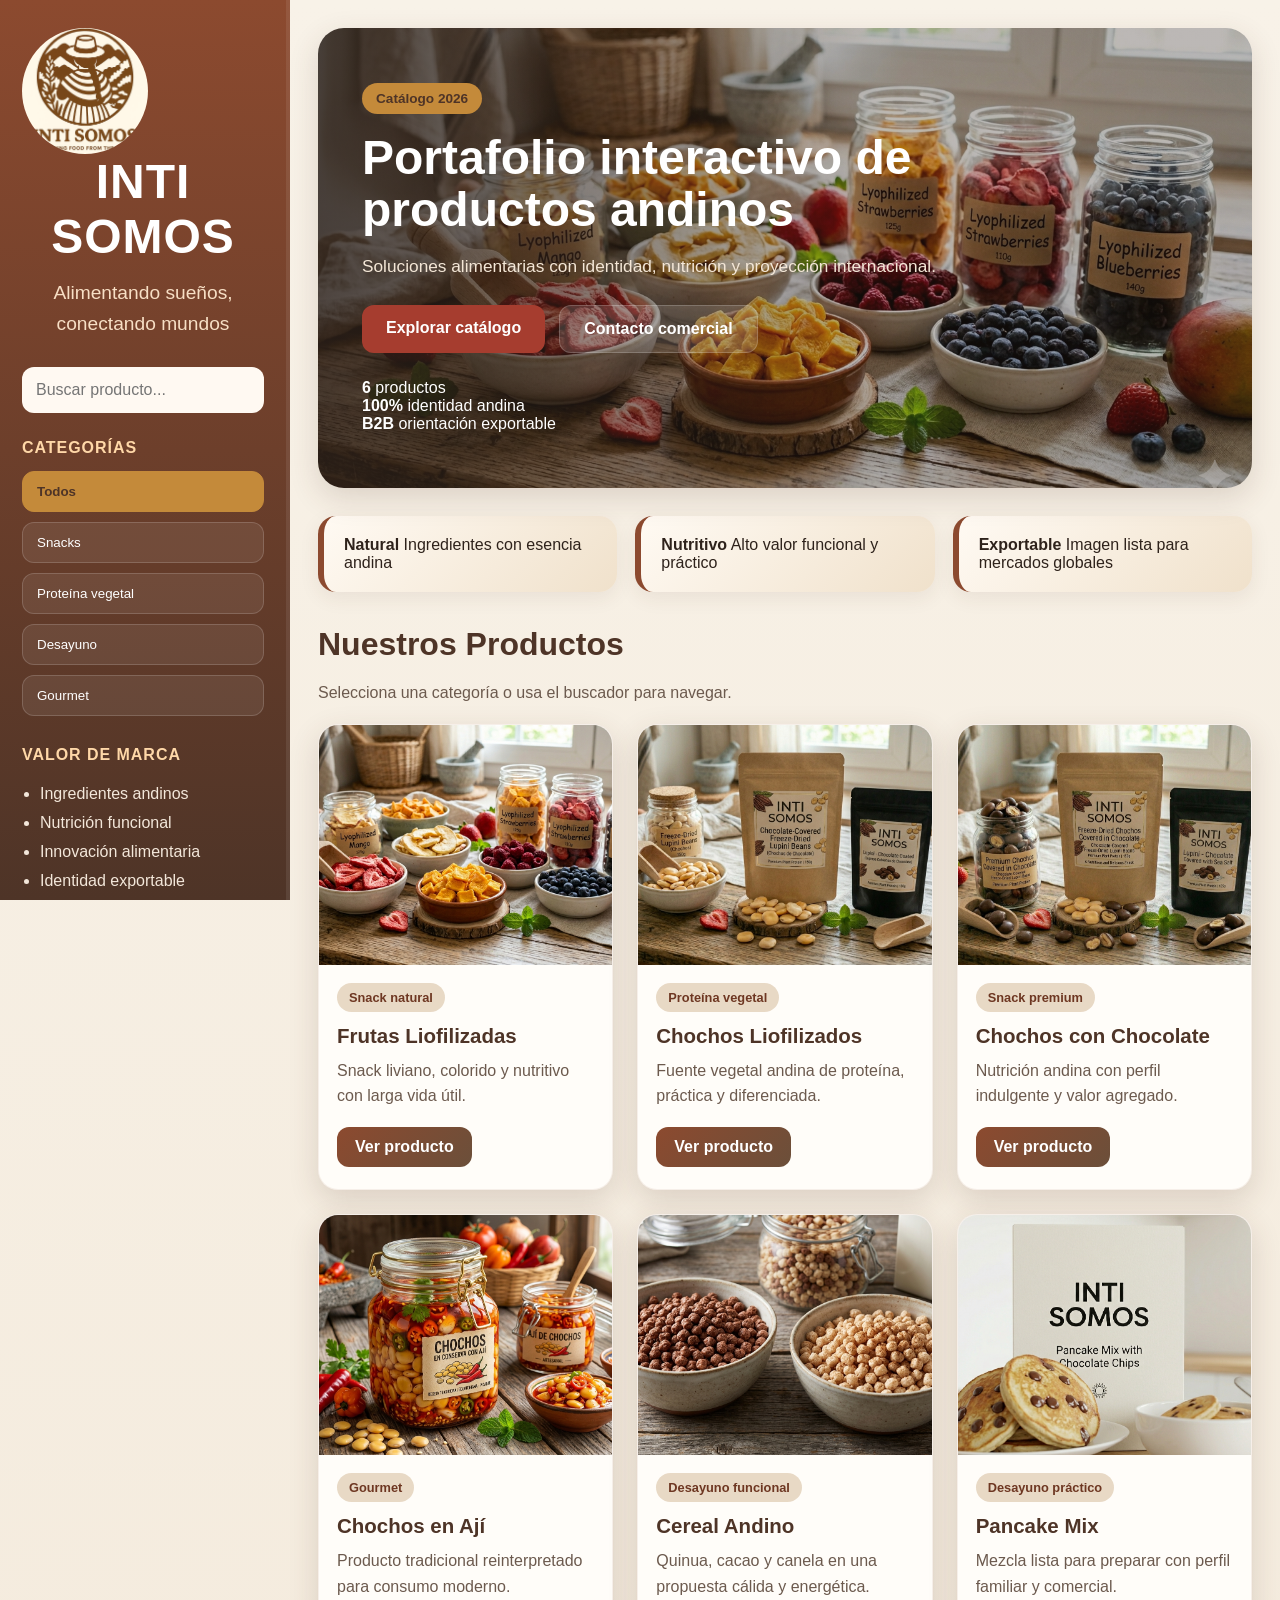
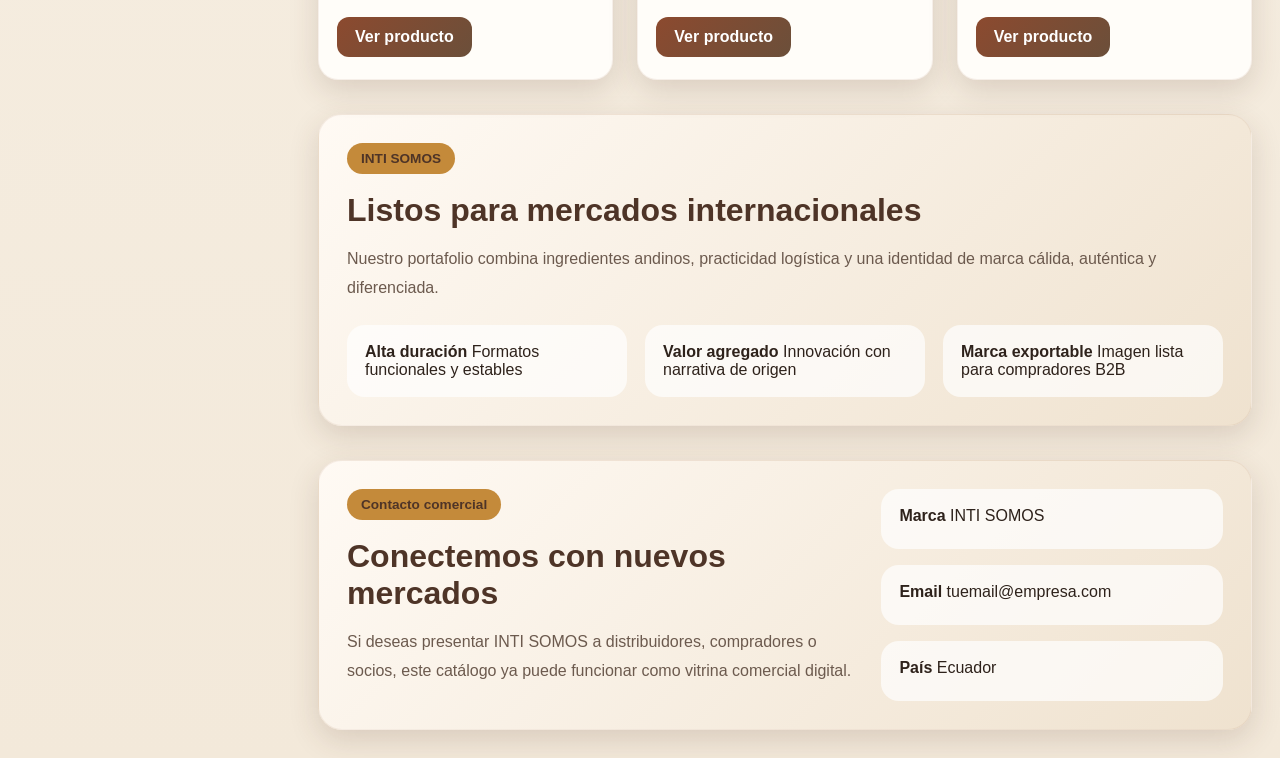
==== index.html @ 89cf4808 "Update index.html" ====
<!DOCTYPE html>
<html lang="en">
<head>
  <meta charset="UTF-8" />
  <meta name="viewport" content="width=device-width, initial-scale=1.0" />
  <title>INTI SOMOS | Catálogo Interactivo</title>
  <link rel="stylesheet" href="style.css" />
</head>
<body>
  <div class="layout">

    <aside class="sidebar">
      <div class="brand-block">
        <img src="imagenes/logo.jpg" alt="Logo INTI SOMOS" class="logo" />
        <h1>INTI SOMOS</h1>
        <p class="tagline">Alimentando sueños, conectando mundos</p>
      </div>

      <div class="search-box">
        <input type="text" id="searchInput" placeholder="Buscar producto..." />
      </div>

      <div class="menu-section">
        <h3>Categorías</h3>
        <button class="filter-btn active" data-filter="all">Todos</button>
        <button class="filter-btn" data-filter="snack">Snacks</button>
        <button class="filter-btn" data-filter="proteina">Proteína vegetal</button>
        <button class="filter-btn" data-filter="desayuno">Desayuno</button>
        <button class="filter-btn" data-filter="gourmet">Gourmet</button>
      </div>

      <div class="menu-section">
        <h3>Valor de marca</h3>
        <ul class="brand-values">
          <li>Ingredientes andinos</li>
          <li>Nutrición funcional</li>
          <li>Innovación alimentaria</li>
          <li>Identidad exportable</li>
        </ul>
      </div>

      <div class="menu-section sidebar-highlight">
        <h3>Mercados objetivo</h3>
        <p>Retail, exportación, food service, gifting y marcas privadas.</p>
      </div>
    </aside>

    <main class="main-content">
      <section class="hero">
        <div class="hero-overlay">
          <div class="hero-text">
            <span class="badge">Catálogo 2026</span>
            <h2>Portafolio interactivo de productos andinos</h2>
            <p>
              Soluciones alimentarias con identidad, nutrición y proyección internacional.
            </p>

            <div class="hero-actions">
              <a href="#productos" class="hero-btn">Explorar catálogo</a>
              <a href="#contacto" class="hero-btn secondary">Contacto comercial</a>
            </div>

            <div class="hero-stats">
              <div class="stat-box">
                <strong>6</strong>
                <span>productos</span>
              </div>
              <div class="stat-box">
                <strong>100%</strong>
                <span>identidad andina</span>
              </div>
              <div class="stat-box">
                <strong>B2B</strong>
                <span>orientación exportable</span>
              </div>
            </div>
          </div>
        </div>
      </section>

      <section class="intro-strip">
        <div class="intro-card">
          <strong>Natural</strong>
          <span>Ingredientes con esencia andina</span>
        </div>
        <div class="intro-card">
          <strong>Nutritivo</strong>
          <span>Alto valor funcional y práctico</span>
        </div>
        <div class="intro-card">
          <strong>Exportable</strong>
          <span>Imagen lista para mercados globales</span>
        </div>
      </section>

      <section class="products-section" id="productos">
        <div class="section-header">
          <h2>Nuestros Productos</h2>
          <p>Selecciona una categoría o usa el buscador para navegar.</p>
        </div>

        <div class="products" id="productGrid">

          <article class="card" data-category="snack" data-name="frutas liofilizadas fruta snack natural">
            <img src="imagenes/fruta.jpg" alt="Frutas Liofilizadas">
            <div class="card-content">
              <span class="card-label">Snack natural</span>
              <h3>Frutas Liofilizadas</h3>
              <p>Snack liviano, colorido y nutritivo con larga vida útil.</p>
              <a href="productos-html/frutas-liofilizadas.html">Ver producto</a>
            </div>
          </article>

          <article class="card" data-category="proteina" data-name="chochos liofilizados lupin proteína vegetal">
            <img src="imagenes/lupin.jpg" alt="Chochos Liofilizados">
            <div class="card-content">
              <span class="card-label">Proteína vegetal</span>
              <h3>Chochos Liofilizados</h3>
              <p>Fuente vegetal andina de proteína, práctica y diferenciada.</p>
              <a href="productos-html/chochos-liofilizados.html">Ver producto</a>
            </div>
          </article>

          <article class="card" data-category="snack" data-name="chochos chocolate snack premium cacao">
            <img src="imagenes/chocolate.jpg" alt="Chochos con Chocolate">
            <div class="card-content">
              <span class="card-label">Snack premium</span>
              <h3>Chochos con Chocolate</h3>
              <p>Nutrición andina con perfil indulgente y valor agregado.</p>
              <a href="productos-html/chochos-chocolate.html">Ver producto</a>
            </div>
          </article>

          <article class="card" data-category="gourmet" data-name="chochos aji spaicy gourmet conserva">
            <img src="imagenes/spaicy.jpg" alt="Chochos en Ají">
            <div class="card-content">
              <span class="card-label">Gourmet</span>
              <h3>Chochos en Ají</h3>
              <p>Producto tradicional reinterpretado para consumo moderno.</p>
              <a href="productos-html/chochos-aji.html">Ver producto</a>
            </div>
          </article>

          <article class="card" data-category="desayuno" data-name="cereal andino desayuno quinua chocolate canela">
            <img src="imagenes/CEREAL.jpg" alt="Cereal Andino">
            <div class="card-content">
              <span class="card-label">Desayuno funcional</span>
              <h3>Cereal Andino</h3>
              <p>Quinua, cacao y canela en una propuesta cálida y energética.</p>
              <a href="productos-html/cereal-andino.html">Ver producto</a>
            </div>
          </article>

          <article class="card" data-category="desayuno" data-name="pancake mix pancak desayuno chocolate chips">
            <img src="imagenes/pancak.jpg" alt="Pancake Mix">
            <div class="card-content">
              <span class="card-label">Desayuno práctico</span>
              <h3>Pancake Mix</h3>
              <p>Mezcla lista para preparar con perfil familiar y comercial.</p>
              <a href="productos-html/pancake-mix.html">Ver producto</a>
            </div>
          </article>

        </div>
      </section>

      <section class="export-section">
        <div class="export-card">
          <span class="mini-badge">INTI SOMOS</span>
          <h2>Listos para mercados internacionales</h2>
          <p>
            Nuestro portafolio combina ingredientes andinos, practicidad logística
            y una identidad de marca cálida, auténtica y diferenciada.
          </p>

          <div class="export-grid">
            <div class="export-item">
              <strong>Alta duración</strong>
              <span>Formatos funcionales y estables</span>
            </div>
            <div class="export-item">
              <strong>Valor agregado</strong>
              <span>Innovación con narrativa de origen</span>
            </div>
            <div class="export-item">
              <strong>Marca exportable</strong>
              <span>Imagen lista para compradores B2B</span>
            </div>
          </div>
        </div>
      </section>

      <section class="contact-section" id="contacto">
        <div class="contact-card">
          <div>
            <span class="mini-badge">Contacto comercial</span>
            <h2>Conectemos con nuevos mercados</h2>
            <p>
              Si deseas presentar INTI SOMOS a distribuidores, compradores o socios,
              este catálogo ya puede funcionar como vitrina comercial digital.
            </p>
          </div>

          <div class="contact-info">
            <div class="contact-item">
              <strong>Marca</strong>
              <span>INTI SOMOS</span>
            </div>
            <div class="contact-item">
              <strong>Email</strong>
              <span>tuemail@empresa.com</span>
            </div>
            <div class="contact-item">
              <strong>País</strong>
              <span>Ecuador</span>
            </div>
          </div>
        </div>
      </section>

    </main>
  </div>

  <button id="scrollTopBtn" class="scroll-top-btn" aria-label="Volver arriba">↑</button>

  <script src="script.js"></script>
</body>
</html>
---- style.css ----
:root {
  --terracota: #8C4A2F;
  --terracota-dark: #6E3722;
  --chocolate: #4E3427;
  --cacao: #6B4F3A;
  --arena: #E8D9C5;
  --crema: #F7F1E8;
  --oliva: #7A8450;
  --mostaza: #C48A3A;
  --arcilla: #A63D2F;
  --blanco: #FFFDF9;
  --texto: #2E221B;
  --gris: #6C5A4E;
  --sombra: 0 10px 30px rgba(78, 52, 39, 0.16);
  --radio: 18px;
}

* {
  box-sizing: border-box;
}

html {
  scroll-behavior: smooth;
}

body {
  margin: 0;
  font-family: "Segoe UI", Arial, sans-serif;
  background: linear-gradient(180deg, #f8f2e8 0%, #f3e9da 100%);
  color: var(--texto);
}

.layout {
  display: grid;
  grid-template-columns: 290px 1fr;
  min-height: 100vh;
}

.sidebar {
  background: linear-gradient(180deg, var(--terracota) 0%, var(--chocolate) 100%);
  color: white;
  padding: 28px 22px;
  position: sticky;
  top: 0;
  height: 100vh;
  overflow-y: auto;
  border-right: 4px solid rgba(255,255,255,0.08);
}

.brand-block {
  text-align: center;
  margin-bottom: 28px;
}

.logo-frame {
  width: 150px;
  height: 150px;
  margin: 0 auto 18px;
  border-radius: 50%;
  padding: 10px;
  background: linear-gradient(135deg, #fffaf3, #e8d9c5);
  box-shadow: 0 12px 30px rgba(0,0,0,0.18), inset 0 0 0 3px rgba(255,255,255,0.45);
  display: flex;
  align-items: center;
  justify-content: center;
}

.logo {
  width: 126px;
  height: 126px;
  border-radius: 50%;
  object-fit: cover;
  background: white;
  display: block;
}

.brand-block h1 {
  margin: 0;
  font-size: 3rem;
  letter-spacing: 1px;
  font-weight: 800;
}

.tagline {
  font-size: 1.2rem;
  color: #f7dfc5;
  line-height: 1.6;
  margin-top: 14px;
  max-width: 240px;
  margin-left: auto;
  margin-right: auto;
}

.search-box {
  margin: 22px 0 26px;
}

.search-box input {
  width: 100%;
  padding: 14px;
  border: none;
  border-radius: 12px;
  font-size: 1rem;
  outline: none;
  background: #fff9f2;
  color: var(--texto);
}

.menu-section {
  margin-bottom: 30px;
}

.menu-section h3 {
  margin-bottom: 14px;
  font-size: 1rem;
  color: #ffd8a8;
  text-transform: uppercase;
  letter-spacing: 0.06em;
}

.filter-btn {
  width: 100%;
  display: block;
  margin-bottom: 10px;
  padding: 12px 14px;
  border: 1px solid rgba(255,255,255,0.16);
  background: rgba(255,255,255,0.08);
  color: white;
  border-radius: 12px;
  cursor: pointer;
  text-align: left;
  transition: all 0.25s ease;
}

.filter-btn:hover,
.filter-btn.active {
  background: var(--mostaza);
  color: var(--chocolate);
  border-color: var(--mostaza);
  font-weight: 700;
}

.brand-values {
  padding-left: 18px;
  color: #f3e7da;
  line-height: 1.8;
}

.sidebar-highlight {
  background: rgba(255,255,255,0.08);
  border: 1px solid rgba(255,255,255,0.12);
  padding: 16px;
  border-radius: 16px;
}

.sidebar-highlight p {
  margin: 0;
  line-height: 1.7;
  color: #f3e7da;
}

.main-content {
  padding: 28px;
}

.hero {
  position: relative;
  min-height: 460px;
  border-radius: 26px;
  overflow: hidden;
  background:
    linear-gradient(90deg, rgba(46, 34, 27, 0.82) 0%, rgba(46, 34, 27, 0.32) 60%),
    url("imagenes/fruta.jpg") center/cover no-repeat;
  box-shadow: var(--sombra);
}

.hero-overlay {
  display: flex;
  align-items: center;
  min-height: 460px;
  padding: 44px;
}

.hero-text {
  max-width: 620px;
  color: white;
}

.badge,
.mini-badge {
  display: inline-block;
  background: var(--mostaza);
  color: var(--chocolate);
  padding: 8px 14px;
  border-radius: 999px;
  font-size: 0.85rem;
  font-weight: 700;
  margin-bottom: 18px;
}

.hero-text h2 {
  margin: 0 0 16px;
  font-size: 3rem;
  line-height: 1.08;
}

.hero-text p {
  margin: 0 0 24px;
  font-size: 1.08rem;
  line-height: 1.7;
  color: #f4e7d7;
}

.hero-actions {
  display: flex;
  gap: 14px;
  flex-wrap: wrap;
  margin-bottom: 26px;
}

.hero-btn {
  display: inline-block;
  background: var(--arcilla);
  color: white;
  text-decoration: none;
  padding: 14px 24px;
  border-radius: 12px;
  font-weight: 700;
}

.hero-btn.secondary {
  background: rgba(255,255,255,0.14);
  border: 1px solid rgba(255,255,255,0.18);
}

.intro-strip {
  display: grid;
  grid-template-columns: repeat(3, 1fr);
  gap: 18px;
  margin: 28px 0 10px;
}

.intro-card {
  background: linear-gradient(135deg, #fffaf3, #f0e1cb);
  border-left: 6px solid var(--terracota);
  border-radius: 18px;
  padding: 20px;
  box-shadow: 0 6px 20px rgba(78, 52, 39, 0.08);
}

.products-section,
.story-section,
.export-section,
.contact-section {
  margin-top: 34px;
}

.section-header h2,
.story-card h2,
.export-card h2,
.contact-card h2 {
  margin: 0 0 12px;
  color: var(--chocolate);
  font-size: 2rem;
}

.section-header p,
.story-text p,
.export-card p,
.contact-card p {
  color: var(--gris);
  line-height: 1.8;
}

.story-card,
.export-card,
.contact-card {
  background: linear-gradient(135deg, #fffaf4, #efe2cf);
  border-radius: 24px;
  padding: 28px;
  box-shadow: var(--sombra);
  border: 1px solid rgba(140, 74, 47, 0.08);
}

.story-text {
  display: grid;
  gap: 14px;
}

.products {
  display: grid;
  grid-template-columns: repeat(auto-fit, minmax(260px, 1fr));
  gap: 24px;
}

.card {
  background: var(--blanco);
  border-radius: 20px;
  overflow: hidden;
  box-shadow: var(--sombra);
  border: 1px solid rgba(140, 74, 47, 0.08);
}

.card img {
  width: 100%;
  height: 240px;
  object-fit: cover;
  display: block;
}

.card-content {
  padding: 18px 18px 22px;
}

.card-label {
  display: inline-block;
  background: var(--arena);
  color: var(--terracota-dark);
  font-size: 0.8rem;
  font-weight: 700;
  padding: 7px 12px;
  border-radius: 999px;
  margin-bottom: 12px;
}

.card h3 {
  margin: 0 0 10px;
  color: var(--chocolate);
  font-size: 1.28rem;
}

.card p {
  margin: 0 0 18px;
  color: var(--gris);
  line-height: 1.6;
}

.card a {
  display: inline-block;
  text-decoration: none;
  background: linear-gradient(135deg, var(--terracota), var(--cacao));
  color: white;
  padding: 11px 18px;
  border-radius: 12px;
  font-weight: 700;
}

.export-grid {
  display: grid;
  grid-template-columns: repeat(3, 1fr);
  gap: 18px;
  margin-top: 22px;
}

.export-item,
.contact-item {
  background: rgba(255,255,255,0.7);
  padding: 18px;
  border-radius: 18px;
}

.contact-card {
  display: grid;
  grid-template-columns: 1.2fr 0.8fr;
  gap: 22px;
}

.contact-info {
  display: grid;
  gap: 16px;
}

.hidden {
  display: none !important;
}

.scroll-top-btn {
  position: fixed;
  right: 24px;
  bottom: 24px;
  width: 52px;
  height: 52px;
  border: none;
  border-radius: 50%;
  background: linear-gradient(135deg, var(--terracota), var(--chocolate));
  color: white;
  font-size: 1.2rem;
  cursor: pointer;
  box-shadow: var(--sombra);
  display: none;
  z-index: 999;
}

.scroll-top-btn.show {
  display: block;
}

@media (max-width: 980px) {
  .layout {
    grid-template-columns: 1fr;
  }

  .sidebar {
    position: relative;
    height: auto;
  }

  .main-content {
    padding: 18px;
  }

  .hero,
  .hero-overlay {
    min-height: 340px;
  }

  .intro-strip,
  .export-grid,
  .contact-card {
    grid-template-columns: 1fr;
  }
}
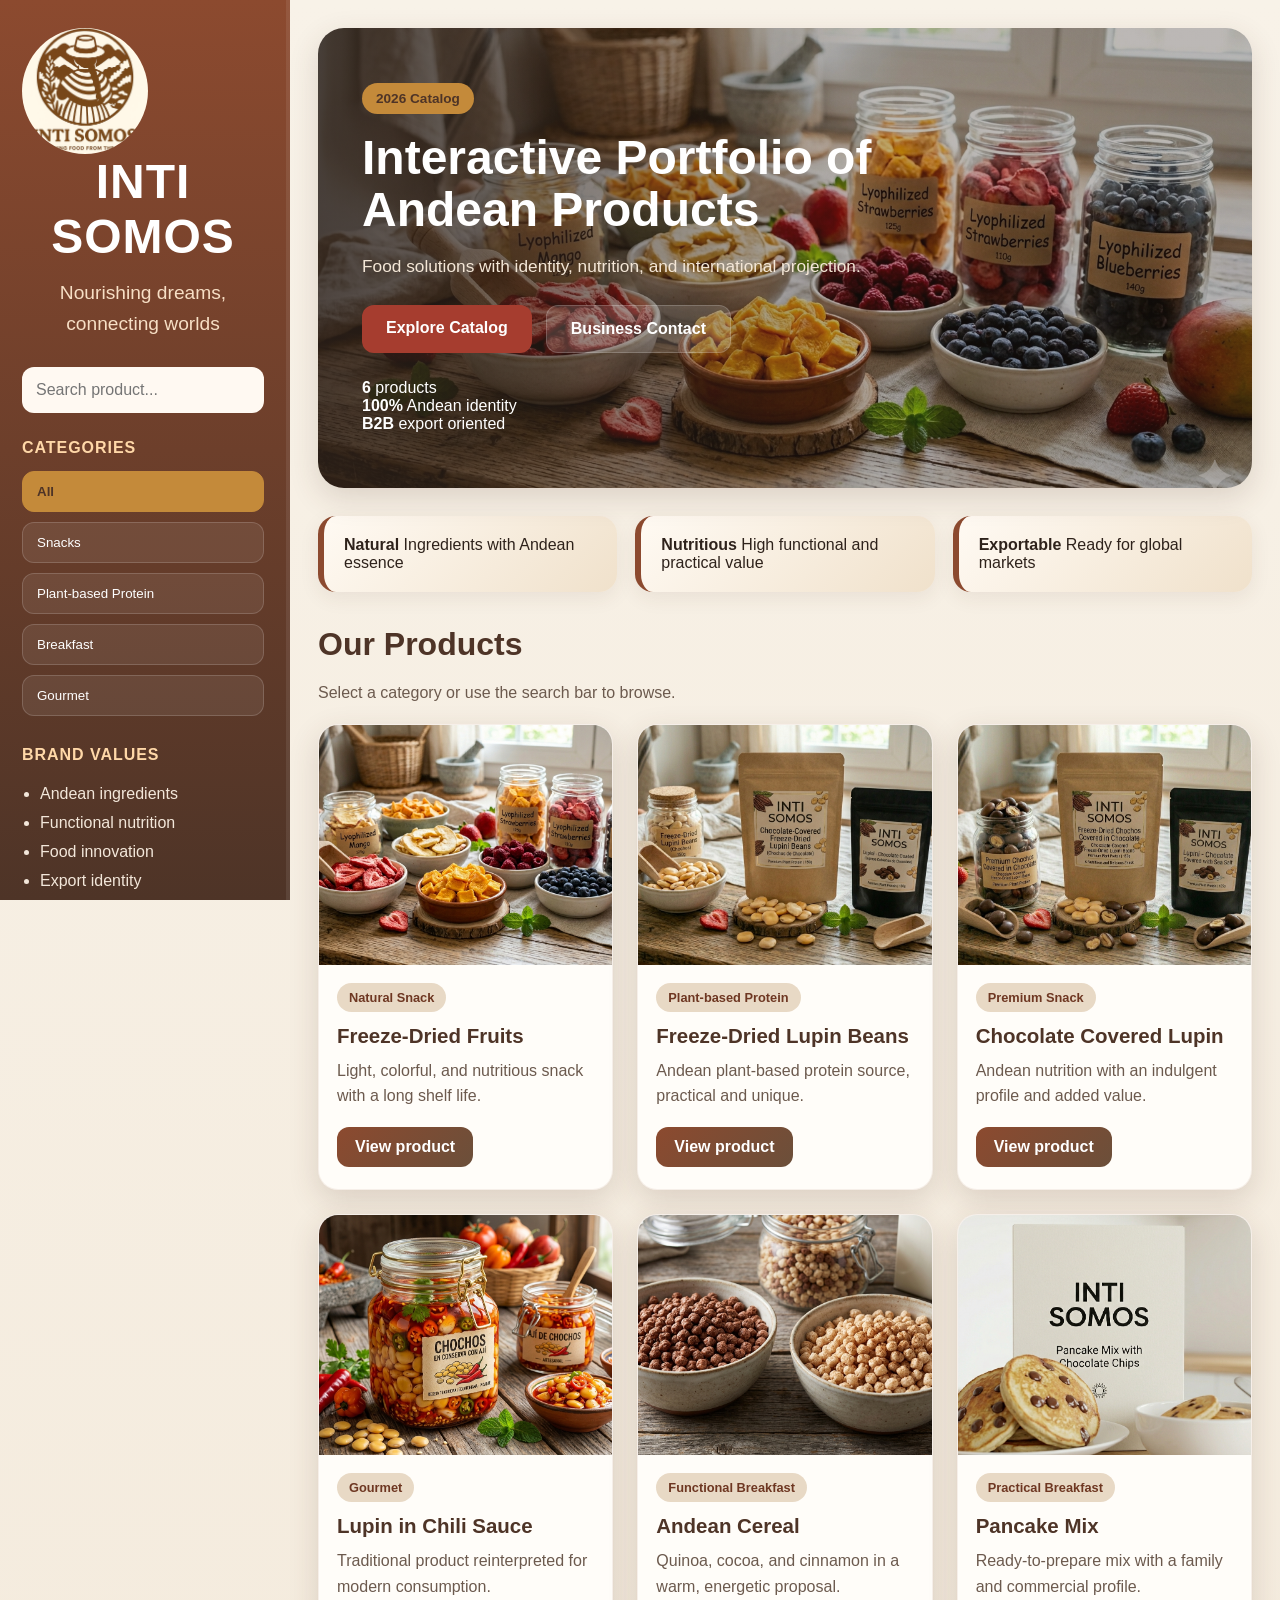
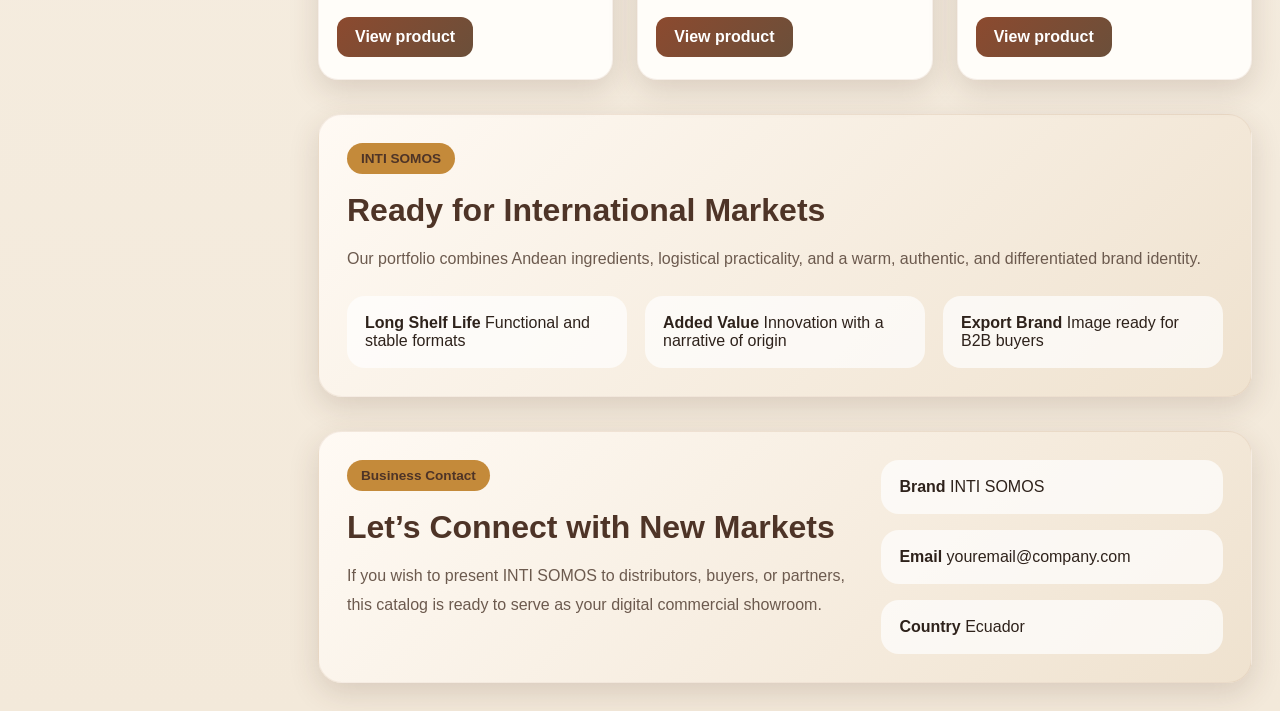
==== commit 8d5f4de3: "Update index.html version en ingles" ====
--- a/index.html
+++ b/index.html
@@ -3,7 +3,7 @@
 <head>
   <meta charset="UTF-8" />
   <meta name="viewport" content="width=device-width, initial-scale=1.0" />
-  <title>INTI SOMOS | Catálogo Interactivo</title>
+  <title>INTI SOMOS | Interactive Catalog</title>
   <link rel="stylesheet" href="style.css" />
 </head>
 <body>
@@ -11,37 +11,37 @@
 
     <aside class="sidebar">
       <div class="brand-block">
-        <img src="imagenes/logo.jpg" alt="Logo INTI SOMOS" class="logo" />
+        <img src="imagenes/logo.jpg" alt="INTI SOMOS Logo" class="logo" />
         <h1>INTI SOMOS</h1>
-        <p class="tagline">Alimentando sueños, conectando mundos</p>
+        <p class="tagline">Nourishing dreams, connecting worlds</p>
       </div>
 
       <div class="search-box">
-        <input type="text" id="searchInput" placeholder="Buscar producto..." />
+        <input type="text" id="searchInput" placeholder="Search product..." />
       </div>
 
       <div class="menu-section">
-        <h3>Categorías</h3>
-        <button class="filter-btn active" data-filter="all">Todos</button>
+        <h3>Categories</h3>
+        <button class="filter-btn active" data-filter="all">All</button>
         <button class="filter-btn" data-filter="snack">Snacks</button>
-        <button class="filter-btn" data-filter="proteina">Proteína vegetal</button>
-        <button class="filter-btn" data-filter="desayuno">Desayuno</button>
+        <button class="filter-btn" data-filter="proteina">Plant-based Protein</button>
+        <button class="filter-btn" data-filter="desayuno">Breakfast</button>
         <button class="filter-btn" data-filter="gourmet">Gourmet</button>
       </div>
 
       <div class="menu-section">
-        <h3>Valor de marca</h3>
+        <h3>Brand Values</h3>
         <ul class="brand-values">
-          <li>Ingredientes andinos</li>
-          <li>Nutrición funcional</li>
-          <li>Innovación alimentaria</li>
-          <li>Identidad exportable</li>
+          <li>Andean ingredients</li>
+          <li>Functional nutrition</li>
+          <li>Food innovation</li>
+          <li>Export identity</li>
         </ul>
       </div>
 
       <div class="menu-section sidebar-highlight">
-        <h3>Mercados objetivo</h3>
-        <p>Retail, exportación, food service, gifting y marcas privadas.</p>
+        <h3>Target Markets</h3>
+        <p>Retail, export, food service, gifting, and private labels.</p>
       </div>
     </aside>
 
@@ -49,29 +49,29 @@
       <section class="hero">
         <div class="hero-overlay">
           <div class="hero-text">
-            <span class="badge">Catálogo 2026</span>
-            <h2>Portafolio interactivo de productos andinos</h2>
+            <span class="badge">2026 Catalog</span>
+            <h2>Interactive Portfolio of Andean Products</h2>
             <p>
-              Soluciones alimentarias con identidad, nutrición y proyección internacional.
+              Food solutions with identity, nutrition, and international projection.
             </p>
 
             <div class="hero-actions">
-              <a href="#productos" class="hero-btn">Explorar catálogo</a>
-              <a href="#contacto" class="hero-btn secondary">Contacto comercial</a>
+              <a href="#productos" class="hero-btn">Explore Catalog</a>
+              <a href="#contacto" class="hero-btn secondary">Business Contact</a>
             </div>
 
             <div class="hero-stats">
               <div class="stat-box">
                 <strong>6</strong>
-                <span>productos</span>
+                <span>products</span>
               </div>
               <div class="stat-box">
                 <strong>100%</strong>
-                <span>identidad andina</span>
+                <span>Andean identity</span>
               </div>
               <div class="stat-box">
                 <strong>B2B</strong>
-                <span>orientación exportable</span>
+                <span>export oriented</span>
               </div>
             </div>
           </div>
@@ -81,83 +81,83 @@
       <section class="intro-strip">
         <div class="intro-card">
           <strong>Natural</strong>
-          <span>Ingredientes con esencia andina</span>
+          <span>Ingredients with Andean essence</span>
         </div>
         <div class="intro-card">
-          <strong>Nutritivo</strong>
-          <span>Alto valor funcional y práctico</span>
+          <strong>Nutritious</strong>
+          <span>High functional and practical value</span>
         </div>
         <div class="intro-card">
           <strong>Exportable</strong>
-          <span>Imagen lista para mercados globales</span>
+          <span>Ready for global markets</span>
         </div>
       </section>
 
       <section class="products-section" id="productos">
         <div class="section-header">
-          <h2>Nuestros Productos</h2>
-          <p>Selecciona una categoría o usa el buscador para navegar.</p>
+          <h2>Our Products</h2>
+          <p>Select a category or use the search bar to browse.</p>
         </div>
 
         <div class="products" id="productGrid">
 
-          <article class="card" data-category="snack" data-name="frutas liofilizadas fruta snack natural">
-            <img src="imagenes/fruta.jpg" alt="Frutas Liofilizadas">
-            <div class="card-content">
-              <span class="card-label">Snack natural</span>
-              <h3>Frutas Liofilizadas</h3>
-              <p>Snack liviano, colorido y nutritivo con larga vida útil.</p>
-              <a href="productos-html/frutas-liofilizadas.html">Ver producto</a>
-            </div>
-          </article>
-
-          <article class="card" data-category="proteina" data-name="chochos liofilizados lupin proteína vegetal">
-            <img src="imagenes/lupin.jpg" alt="Chochos Liofilizados">
-            <div class="card-content">
-              <span class="card-label">Proteína vegetal</span>
-              <h3>Chochos Liofilizados</h3>
-              <p>Fuente vegetal andina de proteína, práctica y diferenciada.</p>
-              <a href="productos-html/chochos-liofilizados.html">Ver producto</a>
-            </div>
-          </article>
-
-          <article class="card" data-category="snack" data-name="chochos chocolate snack premium cacao">
-            <img src="imagenes/chocolate.jpg" alt="Chochos con Chocolate">
-            <div class="card-content">
-              <span class="card-label">Snack premium</span>
-              <h3>Chochos con Chocolate</h3>
-              <p>Nutrición andina con perfil indulgente y valor agregado.</p>
-              <a href="productos-html/chochos-chocolate.html">Ver producto</a>
-            </div>
-          </article>
-
-          <article class="card" data-category="gourmet" data-name="chochos aji spaicy gourmet conserva">
-            <img src="imagenes/spaicy.jpg" alt="Chochos en Ají">
+          <article class="card" data-category="snack" data-name="freeze dried fruit snack natural liofilizada">
+            <img src="imagenes/fruta.jpg" alt="Freeze-Dried Fruits">
+            <div class="card-content">
+              <span class="card-label">Natural Snack</span>
+              <h3>Freeze-Dried Fruits</h3>
+              <p>Light, colorful, and nutritious snack with a long shelf life.</p>
+              <a href="productos-html/frutas-liofilizadas.html">View product</a>
+            </div>
+          </article>
+
+          <article class="card" data-category="proteina" data-name="freeze dried lupin beans protein vegetal chochos">
+            <img src="imagenes/lupin.jpg" alt="Freeze-Dried Lupin">
+            <div class="card-content">
+              <span class="card-label">Plant-based Protein</span>
+              <h3>Freeze-Dried Lupin Beans</h3>
+              <p>Andean plant-based protein source, practical and unique.</p>
+              <a href="productos-html/chochos-liofilizados.html">View product</a>
+            </div>
+          </article>
+
+          <article class="card" data-category="snack" data-name="chocolate lupin snack premium cacao chochos">
+            <img src="imagenes/chocolate.jpg" alt="Chocolate Covered Lupin">
+            <div class="card-content">
+              <span class="card-label">Premium Snack</span>
+              <h3>Chocolate Covered Lupin</h3>
+              <p>Andean nutrition with an indulgent profile and added value.</p>
+              <a href="productos-html/chochos-chocolate.html">View product</a>
+            </div>
+          </article>
+
+          <article class="card" data-category="gourmet" data-name="lupin chili spicy gourmet preserve chochos">
+            <img src="imagenes/spaicy.jpg" alt="Lupin in Chili Sauce">
             <div class="card-content">
               <span class="card-label">Gourmet</span>
-              <h3>Chochos en Ají</h3>
-              <p>Producto tradicional reinterpretado para consumo moderno.</p>
-              <a href="productos-html/chochos-aji.html">Ver producto</a>
-            </div>
-          </article>
-
-          <article class="card" data-category="desayuno" data-name="cereal andino desayuno quinua chocolate canela">
-            <img src="imagenes/CEREAL.jpg" alt="Cereal Andino">
-            <div class="card-content">
-              <span class="card-label">Desayuno funcional</span>
-              <h3>Cereal Andino</h3>
-              <p>Quinua, cacao y canela en una propuesta cálida y energética.</p>
-              <a href="productos-html/cereal-andino.html">Ver producto</a>
-            </div>
-          </article>
-
-          <article class="card" data-category="desayuno" data-name="pancake mix pancak desayuno chocolate chips">
+              <h3>Lupin in Chili Sauce</h3>
+              <p>Traditional product reinterpreted for modern consumption.</p>
+              <a href="productos-html/chochos-aji.html">View product</a>
+            </div>
+          </article>
+
+          <article class="card" data-category="desayuno" data-name="andean cereal breakfast quinoa chocolate cinnamon">
+            <img src="imagenes/CEREAL.jpg" alt="Andean Cereal">
+            <div class="card-content">
+              <span class="card-label">Functional Breakfast</span>
+              <h3>Andean Cereal</h3>
+              <p>Quinoa, cocoa, and cinnamon in a warm, energetic proposal.</p>
+              <a href="productos-html/cereal-andino.html">View product</a>
+            </div>
+          </article>
+
+          <article class="card" data-category="desayuno" data-name="pancake mix breakfast chocolate chips">
             <img src="imagenes/pancak.jpg" alt="Pancake Mix">
             <div class="card-content">
-              <span class="card-label">Desayuno práctico</span>
+              <span class="card-label">Practical Breakfast</span>
               <h3>Pancake Mix</h3>
-              <p>Mezcla lista para preparar con perfil familiar y comercial.</p>
-              <a href="productos-html/pancake-mix.html">Ver producto</a>
+              <p>Ready-to-prepare mix with a family and commercial profile.</p>
+              <a href="productos-html/pancake-mix.html">View product</a>
             </div>
           </article>
 
@@ -167,24 +167,24 @@
       <section class="export-section">
         <div class="export-card">
           <span class="mini-badge">INTI SOMOS</span>
-          <h2>Listos para mercados internacionales</h2>
+          <h2>Ready for International Markets</h2>
           <p>
-            Nuestro portafolio combina ingredientes andinos, practicidad logística
-            y una identidad de marca cálida, auténtica y diferenciada.
+            Our portfolio combines Andean ingredients, logistical practicality,
+            and a warm, authentic, and differentiated brand identity.
           </p>
 
           <div class="export-grid">
             <div class="export-item">
-              <strong>Alta duración</strong>
-              <span>Formatos funcionales y estables</span>
+              <strong>Long Shelf Life</strong>
+              <span>Functional and stable formats</span>
             </div>
             <div class="export-item">
-              <strong>Valor agregado</strong>
-              <span>Innovación con narrativa de origen</span>
+              <strong>Added Value</strong>
+              <span>Innovation with a narrative of origin</span>
             </div>
             <div class="export-item">
-              <strong>Marca exportable</strong>
-              <span>Imagen lista para compradores B2B</span>
+              <strong>Export Brand</strong>
+              <span>Image ready for B2B buyers</span>
             </div>
           </div>
         </div>
@@ -193,25 +193,25 @@
       <section class="contact-section" id="contacto">
         <div class="contact-card">
           <div>
-            <span class="mini-badge">Contacto comercial</span>
-            <h2>Conectemos con nuevos mercados</h2>
+            <span class="mini-badge">Business Contact</span>
+            <h2>Let’s Connect with New Markets</h2>
             <p>
-              Si deseas presentar INTI SOMOS a distribuidores, compradores o socios,
-              este catálogo ya puede funcionar como vitrina comercial digital.
+              If you wish to present INTI SOMOS to distributors, buyers, or partners,
+              this catalog is ready to serve as your digital commercial showroom.
             </p>
           </div>
 
           <div class="contact-info">
             <div class="contact-item">
-              <strong>Marca</strong>
+              <strong>Brand</strong>
               <span>INTI SOMOS</span>
             </div>
             <div class="contact-item">
               <strong>Email</strong>
-              <span>tuemail@empresa.com</span>
+              <span>youremail@company.com</span>
             </div>
             <div class="contact-item">
-              <strong>País</strong>
+              <strong>Country</strong>
               <span>Ecuador</span>
             </div>
           </div>
@@ -221,7 +221,7 @@
     </main>
   </div>
 
-  <button id="scrollTopBtn" class="scroll-top-btn" aria-label="Volver arriba">↑</button>
+  <button id="scrollTopBtn" class="scroll-top-btn" aria-label="Back to top">↑</button>
 
   <script src="script.js"></script>
 </body>
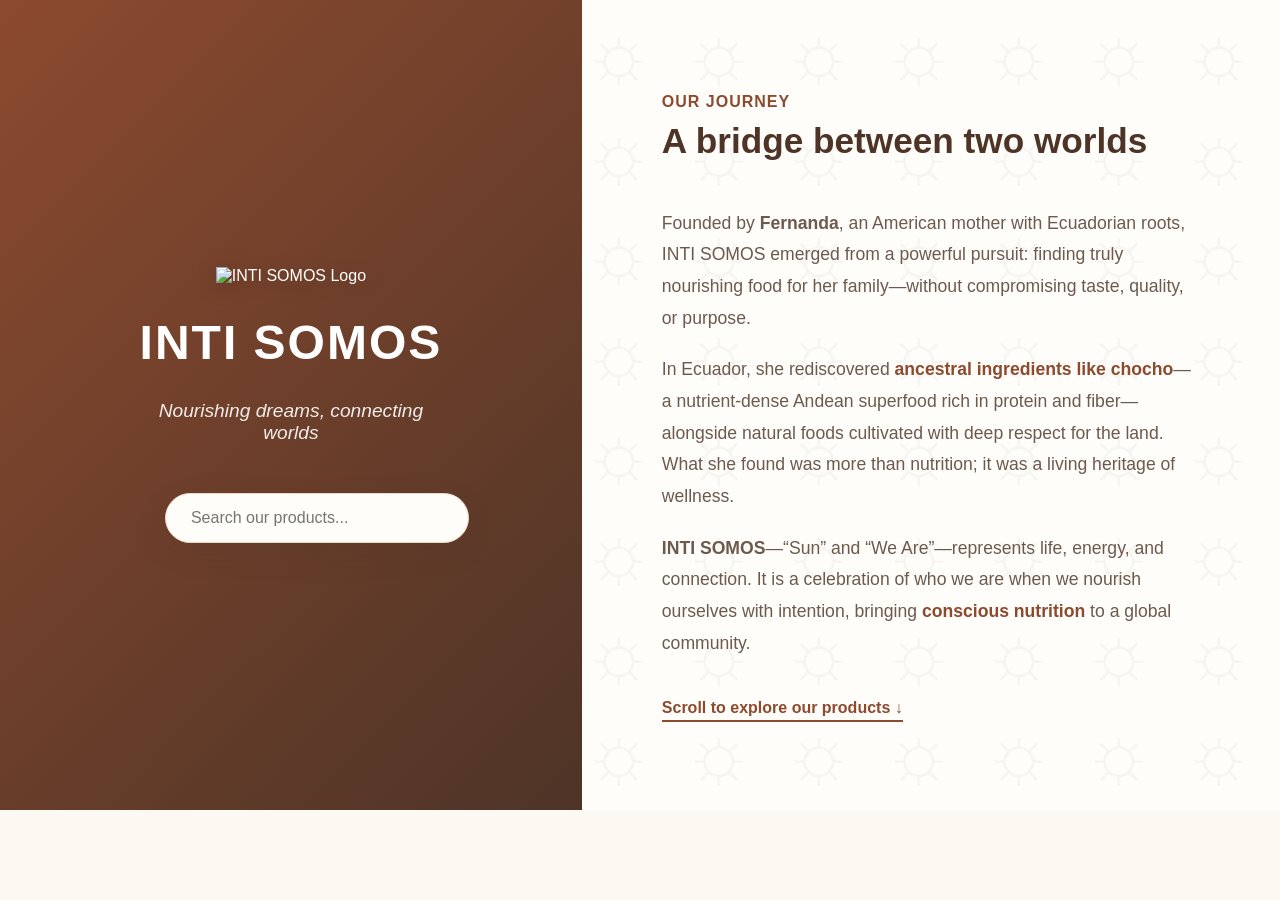
==== commit ea5d62fb: "Update index.html" ====
--- a/index.html
+++ b/index.html
@@ -3,226 +3,176 @@
 <head>
   <meta charset="UTF-8" />
   <meta name="viewport" content="width=device-width, initial-scale=1.0" />
-  <title>INTI SOMOS | Interactive Catalog</title>
-  <link rel="stylesheet" href="style.css" />
+  <title>INTI SOMOS | Ancestral Wisdom & Modern Living</title>
+  <style>
+    :root {
+      --terracota: #8C4A2F;
+      --chocolate: #4E3427;
+      --arena: #E8D9C5;
+      --blanco: #FFFDF9;
+      --texto: #2E221B;
+      --gris: #6C5A4E;
+      --sombra: 0 10px 30px rgba(78,52,39,0.12);
+    }
+
+    body {
+      margin: 0;
+      font-family: "Segoe UI", Roboto, Arial, sans-serif;
+      color: var(--texto);
+      background-color: #fcf8f2;
+    }
+
+    /* --- HERO SECTION --- */
+    .hero-brand {
+      display: grid;
+      grid-template-columns: 1fr 1.2fr;
+      min-height: 90vh;
+      background: var(--blanco);
+    }
+
+    /* Lateral Izquierdo: Identidad */
+    .brand-sidebar {
+      background: linear-gradient(135deg, var(--terracota), var(--chocolate));
+      color: white;
+      display: flex;
+      flex-direction: column;
+      justify-content: center;
+      align-items: center;
+      padding: 60px 40px;
+      text-align: center;
+    }
+
+    .logo-container img {
+      width: 180px; /* Tamaño optimizado */
+      height: auto;
+      filter: drop-shadow(0 4px 10px rgba(0,0,0,0.2));
+      margin-bottom: 20px;
+    }
+
+    .brand-sidebar h1 {
+      font-size: 3rem;
+      margin: 10px 0;
+      letter-spacing: 2px;
+      text-transform: uppercase;
+    }
+
+    .brand-tagline {
+      font-size: 1.2rem;
+      opacity: 0.9;
+      font-style: italic;
+      max-width: 300px;
+    }
+
+    /* Lateral Derecho: Historia */
+    .story-content {
+      padding: 80px;
+      display: flex;
+      flex-direction: column;
+      justify-content: center;
+      background-image: url('data:image/svg+xml;utf8,<svg xmlns="http://www.w3.org/2000/svg" width="100" height="100" viewBox="0 0 100 100"><text y="1em" font-size="80" opacity="0.03">☼</text></svg>');
+    }
+
+    .eyebrow-story {
+      color: var(--terracota);
+      font-weight: 700;
+      text-transform: uppercase;
+      letter-spacing: 1px;
+      margin-bottom: 10px;
+      display: block;
+    }
+
+    .story-content h2 {
+      font-size: 2.2rem;
+      color: var(--chocolate);
+      margin-top: 0;
+    }
+
+    .story-text {
+      line-height: 1.8;
+      color: var(--gris);
+      font-size: 1.1rem;
+    }
+
+    .story-text p {
+      margin-bottom: 20px;
+    }
+
+    .highlight {
+      color: var(--terracota);
+      font-weight: 600;
+    }
+
+    /* Buscador Integrado */
+    .search-box {
+      margin-top: 30px;
+      position: relative;
+      max-width: 400px;
+    }
+
+    .search-box input {
+      width: 100%;
+      padding: 15px 25px;
+      border-radius: 50px;
+      border: 1px solid var(--arena);
+      background: var(--blanco);
+      font-size: 1rem;
+      box-shadow: var(--sombra);
+      outline: none;
+    }
+
+    /* Responsive */
+    @media (max-width: 1024px) {
+      .hero-brand { grid-template-columns: 1fr; }
+      .brand-sidebar { min-height: 40vh; padding: 40px; }
+      .story-content { padding: 40px 20px; }
+    }
+  </style>
 </head>
 <body>
-  <div class="layout">
 
-    <aside class="sidebar">
-      <div class="brand-block">
-        <img src="imagenes/logo.jpg" alt="INTI SOMOS Logo" class="logo" />
-        <h1>INTI SOMOS</h1>
-        <p class="tagline">Nourishing dreams, connecting worlds</p>
+  <section class="hero-brand">
+    <div class="brand-sidebar">
+      <div class="logo-container">
+        <img src="../imagenes/logo_inti.png" alt="INTI SOMOS Logo">
+      </div>
+      <h1>INTI SOMOS</h1>
+      <p class="brand-tagline">Nourishing dreams, connecting worlds</p>
+      
+      <div class="search-box">
+        <input type="text" placeholder="Search our products...">
+      </div>
+    </div>
+
+    <div class="story-content">
+      <span class="eyebrow-story">Our Journey</span>
+      <h2>A bridge between two worlds</h2>
+      
+      <div class="story-text">
+        <p>
+          Founded by <strong>Fernanda</strong>, an American mother with Ecuadorian roots, 
+          INTI SOMOS emerged from a powerful pursuit: finding truly nourishing food 
+          for her family—without compromising taste, quality, or purpose.
+        </p>
+        <p>
+          In Ecuador, she rediscovered <span class="highlight">ancestral ingredients like chocho</span>—a nutrient-dense 
+          Andean superfood rich in protein and fiber—alongside natural foods cultivated with 
+          deep respect for the land. What she found was more than nutrition; it was a living 
+          heritage of wellness.
+        </p>
+        <p>
+          <strong>INTI SOMOS</strong>—“Sun” and “We Are”—represents life, energy, and connection. 
+          It is a celebration of who we are when we nourish ourselves with intention, 
+          bringing <span class="highlight">conscious nutrition</span> to a global community.
+        </p>
       </div>
 
-      <div class="search-box">
-        <input type="text" id="searchInput" placeholder="Search product..." />
+      <div style="margin-top: 20px;">
+        <a href="#productos" style="color: var(--terracota); font-weight: 700; text-decoration: none; border-bottom: 2px solid var(--terracota); padding-bottom: 4px;">
+          Scroll to explore our products ↓
+        </a>
       </div>
+    </div>
+  </section>
 
-      <div class="menu-section">
-        <h3>Categories</h3>
-        <button class="filter-btn active" data-filter="all">All</button>
-        <button class="filter-btn" data-filter="snack">Snacks</button>
-        <button class="filter-btn" data-filter="proteina">Plant-based Protein</button>
-        <button class="filter-btn" data-filter="desayuno">Breakfast</button>
-        <button class="filter-btn" data-filter="gourmet">Gourmet</button>
-      </div>
-
-      <div class="menu-section">
-        <h3>Brand Values</h3>
-        <ul class="brand-values">
-          <li>Andean ingredients</li>
-          <li>Functional nutrition</li>
-          <li>Food innovation</li>
-          <li>Export identity</li>
-        </ul>
-      </div>
-
-      <div class="menu-section sidebar-highlight">
-        <h3>Target Markets</h3>
-        <p>Retail, export, food service, gifting, and private labels.</p>
-      </div>
-    </aside>
-
-    <main class="main-content">
-      <section class="hero">
-        <div class="hero-overlay">
-          <div class="hero-text">
-            <span class="badge">2026 Catalog</span>
-            <h2>Interactive Portfolio of Andean Products</h2>
-            <p>
-              Food solutions with identity, nutrition, and international projection.
-            </p>
-
-            <div class="hero-actions">
-              <a href="#productos" class="hero-btn">Explore Catalog</a>
-              <a href="#contacto" class="hero-btn secondary">Business Contact</a>
-            </div>
-
-            <div class="hero-stats">
-              <div class="stat-box">
-                <strong>6</strong>
-                <span>products</span>
-              </div>
-              <div class="stat-box">
-                <strong>100%</strong>
-                <span>Andean identity</span>
-              </div>
-              <div class="stat-box">
-                <strong>B2B</strong>
-                <span>export oriented</span>
-              </div>
-            </div>
-          </div>
-        </div>
-      </section>
-
-      <section class="intro-strip">
-        <div class="intro-card">
-          <strong>Natural</strong>
-          <span>Ingredients with Andean essence</span>
-        </div>
-        <div class="intro-card">
-          <strong>Nutritious</strong>
-          <span>High functional and practical value</span>
-        </div>
-        <div class="intro-card">
-          <strong>Exportable</strong>
-          <span>Ready for global markets</span>
-        </div>
-      </section>
-
-      <section class="products-section" id="productos">
-        <div class="section-header">
-          <h2>Our Products</h2>
-          <p>Select a category or use the search bar to browse.</p>
-        </div>
-
-        <div class="products" id="productGrid">
-
-          <article class="card" data-category="snack" data-name="freeze dried fruit snack natural liofilizada">
-            <img src="imagenes/fruta.jpg" alt="Freeze-Dried Fruits">
-            <div class="card-content">
-              <span class="card-label">Natural Snack</span>
-              <h3>Freeze-Dried Fruits</h3>
-              <p>Light, colorful, and nutritious snack with a long shelf life.</p>
-              <a href="productos-html/frutas-liofilizadas.html">View product</a>
-            </div>
-          </article>
-
-          <article class="card" data-category="proteina" data-name="freeze dried lupin beans protein vegetal chochos">
-            <img src="imagenes/lupin.jpg" alt="Freeze-Dried Lupin">
-            <div class="card-content">
-              <span class="card-label">Plant-based Protein</span>
-              <h3>Freeze-Dried Lupin Beans</h3>
-              <p>Andean plant-based protein source, practical and unique.</p>
-              <a href="productos-html/chochos-liofilizados.html">View product</a>
-            </div>
-          </article>
-
-          <article class="card" data-category="snack" data-name="chocolate lupin snack premium cacao chochos">
-            <img src="imagenes/chocolate.jpg" alt="Chocolate Covered Lupin">
-            <div class="card-content">
-              <span class="card-label">Premium Snack</span>
-              <h3>Chocolate Covered Lupin</h3>
-              <p>Andean nutrition with an indulgent profile and added value.</p>
-              <a href="productos-html/chochos-chocolate.html">View product</a>
-            </div>
-          </article>
-
-          <article class="card" data-category="gourmet" data-name="lupin chili spicy gourmet preserve chochos">
-            <img src="imagenes/spaicy.jpg" alt="Lupin in Chili Sauce">
-            <div class="card-content">
-              <span class="card-label">Gourmet</span>
-              <h3>Lupin in Chili Sauce</h3>
-              <p>Traditional product reinterpreted for modern consumption.</p>
-              <a href="productos-html/chochos-aji.html">View product</a>
-            </div>
-          </article>
-
-          <article class="card" data-category="desayuno" data-name="andean cereal breakfast quinoa chocolate cinnamon">
-            <img src="imagenes/CEREAL.jpg" alt="Andean Cereal">
-            <div class="card-content">
-              <span class="card-label">Functional Breakfast</span>
-              <h3>Andean Cereal</h3>
-              <p>Quinoa, cocoa, and cinnamon in a warm, energetic proposal.</p>
-              <a href="productos-html/cereal-andino.html">View product</a>
-            </div>
-          </article>
-
-          <article class="card" data-category="desayuno" data-name="pancake mix breakfast chocolate chips">
-            <img src="imagenes/pancak.jpg" alt="Pancake Mix">
-            <div class="card-content">
-              <span class="card-label">Practical Breakfast</span>
-              <h3>Pancake Mix</h3>
-              <p>Ready-to-prepare mix with a family and commercial profile.</p>
-              <a href="productos-html/pancake-mix.html">View product</a>
-            </div>
-          </article>
-
-        </div>
-      </section>
-
-      <section class="export-section">
-        <div class="export-card">
-          <span class="mini-badge">INTI SOMOS</span>
-          <h2>Ready for International Markets</h2>
-          <p>
-            Our portfolio combines Andean ingredients, logistical practicality,
-            and a warm, authentic, and differentiated brand identity.
-          </p>
-
-          <div class="export-grid">
-            <div class="export-item">
-              <strong>Long Shelf Life</strong>
-              <span>Functional and stable formats</span>
-            </div>
-            <div class="export-item">
-              <strong>Added Value</strong>
-              <span>Innovation with a narrative of origin</span>
-            </div>
-            <div class="export-item">
-              <strong>Export Brand</strong>
-              <span>Image ready for B2B buyers</span>
-            </div>
-          </div>
-        </div>
-      </section>
-
-      <section class="contact-section" id="contacto">
-        <div class="contact-card">
-          <div>
-            <span class="mini-badge">Business Contact</span>
-            <h2>Let’s Connect with New Markets</h2>
-            <p>
-              If you wish to present INTI SOMOS to distributors, buyers, or partners,
-              this catalog is ready to serve as your digital commercial showroom.
-            </p>
-          </div>
-
-          <div class="contact-info">
-            <div class="contact-item">
-              <strong>Brand</strong>
-              <span>INTI SOMOS</span>
-            </div>
-            <div class="contact-item">
-              <strong>Email</strong>
-              <span>youremail@company.com</span>
-            </div>
-            <div class="contact-item">
-              <strong>Country</strong>
-              <span>Ecuador</span>
-            </div>
-          </div>
-        </div>
-      </section>
-
-    </main>
-  </div>
-
-  <button id="scrollTopBtn" class="scroll-top-btn" aria-label="Back to top">↑</button>
-
-  <script src="script.js"></script>
 </body>
 </html>
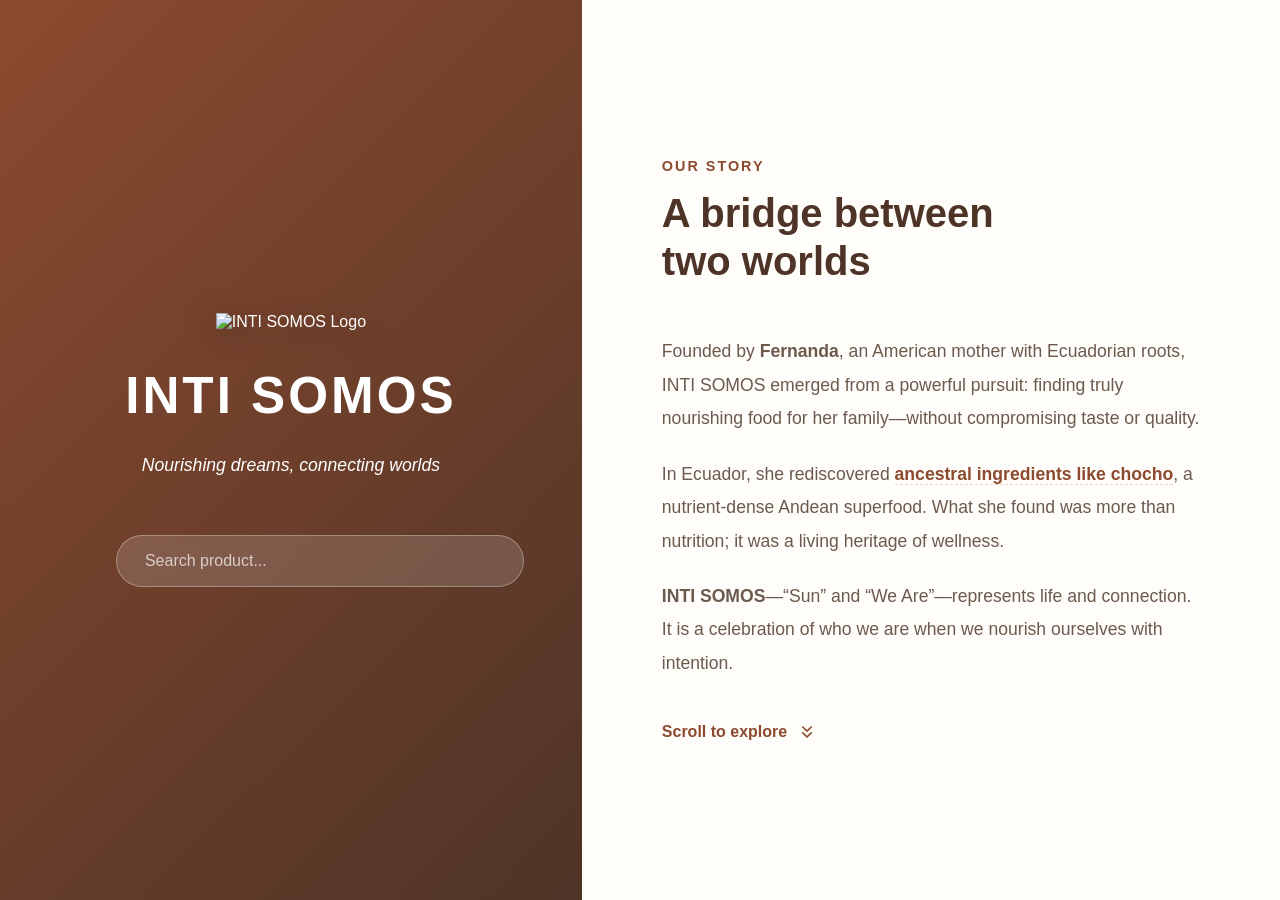
==== commit 4b79ac07: "Update index.html" ====
--- a/index.html
+++ b/index.html
@@ -3,7 +3,7 @@
 <head>
   <meta charset="UTF-8" />
   <meta name="viewport" content="width=device-width, initial-scale=1.0" />
-  <title>INTI SOMOS | Ancestral Wisdom & Modern Living</title>
+  <title>INTI SOMOS | Ancestral Wisdom</title>
   <style>
     :root {
       --terracota: #8C4A2F;
@@ -20,17 +20,56 @@
       font-family: "Segoe UI", Roboto, Arial, sans-serif;
       color: var(--texto);
       background-color: #fcf8f2;
-    }
-
+      overflow-x: hidden;
+    }
+
+    /* --- ANIMACIONES --- */
+    @keyframes fadeInUp {
+      from {
+        opacity: 0;
+        transform: translateY(30px);
+      }
+      to {
+        opacity: 1;
+        transform: translateY(0);
+      }
+    }
+
+    @keyframes fadeInRight {
+      from {
+        opacity: 0;
+        transform: translateX(-30px);
+      }
+      to {
+        opacity: 1;
+        transform: translateX(0);
+      }
+    }
+
+    @keyframes scaleIn {
+      from {
+        opacity: 0;
+        transform: scale(0.9);
+      }
+      to {
+        opacity: 1;
+        transform: scale(1);
+      }
+    }
+
+    /* Aplicación de animaciones */
+    .animate-fade-up { animation: fadeInUp 0.8s ease-out forwards; }
+    .animate-logo { animation: scaleIn 1s ease-out forwards; }
+    .animate-story { animation: fadeInUp 1s ease-out 0.3s backwards; }
+    
     /* --- HERO SECTION --- */
     .hero-brand {
       display: grid;
       grid-template-columns: 1fr 1.2fr;
-      min-height: 90vh;
+      min-height: 100vh;
       background: var(--blanco);
     }
 
-    /* Lateral Izquierdo: Identidad */
     .brand-sidebar {
       background: linear-gradient(135deg, var(--terracota), var(--chocolate));
       color: white;
@@ -40,91 +79,115 @@
       align-items: center;
       padding: 60px 40px;
       text-align: center;
+      position: relative;
     }
 
     .logo-container img {
-      width: 180px; /* Tamaño optimizado */
+      width: 190px;
       height: auto;
-      filter: drop-shadow(0 4px 10px rgba(0,0,0,0.2));
-      margin-bottom: 20px;
+      filter: drop-shadow(0 6px 15px rgba(0,0,0,0.3));
+      margin-bottom: 25px;
+      transition: transform 0.3s ease;
+    }
+
+    /* Efecto hover en el logo */
+    .logo-container img:hover {
+      transform: scale(1.05) rotate(2deg);
     }
 
     .brand-sidebar h1 {
-      font-size: 3rem;
+      font-size: 3.2rem;
       margin: 10px 0;
-      letter-spacing: 2px;
+      letter-spacing: 3px;
       text-transform: uppercase;
+      font-weight: 800;
     }
 
     .brand-tagline {
-      font-size: 1.2rem;
+      font-size: 1.1rem;
       opacity: 0.9;
       font-style: italic;
-      max-width: 300px;
-    }
-
-    /* Lateral Derecho: Historia */
+      max-width: 320px;
+      line-height: 1.4;
+    }
+
+    /* --- CONTENIDO DE LA HISTORIA --- */
     .story-content {
       padding: 80px;
       display: flex;
       flex-direction: column;
       justify-content: center;
-      background-image: url('data:image/svg+xml;utf8,<svg xmlns="http://www.w3.org/2000/svg" width="100" height="100" viewBox="0 0 100 100"><text y="1em" font-size="80" opacity="0.03">☼</text></svg>');
+      background-color: var(--blanco);
+      position: relative;
     }
 
     .eyebrow-story {
       color: var(--terracota);
       font-weight: 700;
       text-transform: uppercase;
-      letter-spacing: 1px;
-      margin-bottom: 10px;
+      letter-spacing: 2px;
+      margin-bottom: 15px;
       display: block;
+      font-size: 0.9rem;
     }
 
     .story-content h2 {
-      font-size: 2.2rem;
+      font-size: 2.5rem;
       color: var(--chocolate);
       margin-top: 0;
+      line-height: 1.2;
     }
 
     .story-text {
-      line-height: 1.8;
+      line-height: 1.9;
       color: var(--gris);
       font-size: 1.1rem;
-    }
-
-    .story-text p {
-      margin-bottom: 20px;
-    }
+      max-width: 600px;
+    }
+
+    .story-text p { margin-bottom: 22px; }
 
     .highlight {
       color: var(--terracota);
       font-weight: 600;
-    }
-
-    /* Buscador Integrado */
+      border-bottom: 1px dashed var(--arena);
+    }
+
+    /* Buscador */
     .search-box {
-      margin-top: 30px;
-      position: relative;
-      max-width: 400px;
+      margin-top: 40px;
+      width: 100%;
+      max-width: 350px;
     }
 
     .search-box input {
       width: 100%;
-      padding: 15px 25px;
+      padding: 16px 28px;
       border-radius: 50px;
-      border: 1px solid var(--arena);
-      background: var(--blanco);
+      border: none;
+      background: rgba(255, 255, 255, 0.15);
+      backdrop-filter: blur(5px);
+      color: white;
       font-size: 1rem;
-      box-shadow: var(--sombra);
+      border: 1px solid rgba(255,255,255,0.3);
       outline: none;
+      transition: all 0.3s ease;
+    }
+
+    .search-box input::placeholder { color: rgba(255,255,255,0.7); }
+
+    .search-box input:focus {
+      background: white;
+      color: var(--chocolate);
+      box-shadow: 0 0 20px rgba(0,0,0,0.2);
     }
 
     /* Responsive */
     @media (max-width: 1024px) {
       .hero-brand { grid-template-columns: 1fr; }
-      .brand-sidebar { min-height: 40vh; padding: 40px; }
-      .story-content { padding: 40px 20px; }
+      .brand-sidebar { min-height: 50vh; padding: 50px 20px; }
+      .story-content { padding: 60px 30px; }
+      .brand-sidebar h1 { font-size: 2.5rem; }
     }
   </style>
 </head>
@@ -132,43 +195,44 @@
 
   <section class="hero-brand">
     <div class="brand-sidebar">
-      <div class="logo-container">
+      <div class="logo-container animate-logo">
         <img src="../imagenes/logo_inti.png" alt="INTI SOMOS Logo">
       </div>
-      <h1>INTI SOMOS</h1>
-      <p class="brand-tagline">Nourishing dreams, connecting worlds</p>
+      <h1 class="animate-fade-up">INTI SOMOS</h1>
+      <p class="brand-tagline animate-fade-up" style="animation-delay: 0.2s;">
+        Nourishing dreams, connecting worlds
+      </p>
       
-      <div class="search-box">
-        <input type="text" placeholder="Search our products...">
+      <div class="search-box animate-fade-up" style="animation-delay: 0.4s;">
+        <input type="text" placeholder="Search product...">
       </div>
     </div>
 
-    <div class="story-content">
-      <span class="eyebrow-story">Our Journey</span>
-      <h2>A bridge between two worlds</h2>
+    <div class="story-content animate-story">
+      <span class="eyebrow-story">Our Story</span>
+      <h2>A bridge between <br>two worlds</h2>
       
       <div class="story-text">
         <p>
           Founded by <strong>Fernanda</strong>, an American mother with Ecuadorian roots, 
           INTI SOMOS emerged from a powerful pursuit: finding truly nourishing food 
-          for her family—without compromising taste, quality, or purpose.
+          for her family—without compromising taste or quality.
         </p>
         <p>
-          In Ecuador, she rediscovered <span class="highlight">ancestral ingredients like chocho</span>—a nutrient-dense 
-          Andean superfood rich in protein and fiber—alongside natural foods cultivated with 
-          deep respect for the land. What she found was more than nutrition; it was a living 
-          heritage of wellness.
+          In Ecuador, she rediscovered <span class="highlight">ancestral ingredients like chocho</span>, 
+          a nutrient-dense Andean superfood. What she found was more than nutrition; 
+          it was a living heritage of wellness.
         </p>
         <p>
-          <strong>INTI SOMOS</strong>—“Sun” and “We Are”—represents life, energy, and connection. 
-          It is a celebration of who we are when we nourish ourselves with intention, 
-          bringing <span class="highlight">conscious nutrition</span> to a global community.
+          <strong>INTI SOMOS</strong>—“Sun” and “We Are”—represents life and connection. 
+          It is a celebration of who we are when we nourish ourselves with intention.
         </p>
       </div>
 
-      <div style="margin-top: 20px;">
-        <a href="#productos" style="color: var(--terracota); font-weight: 700; text-decoration: none; border-bottom: 2px solid var(--terracota); padding-bottom: 4px;">
-          Scroll to explore our products ↓
+      <div class="animate-fade-up" style="animation-delay: 0.8s; margin-top: 20px;">
+        <a href="#productos" style="color: var(--terracota); font-weight: 700; text-decoration: none; display: flex; align-items: center; gap: 10px;">
+          <span>Scroll to explore</span>
+          <svg width="20" height="20" viewBox="0 0 24 24" fill="none" stroke="currentColor" stroke-width="2" stroke-linecap="round" stroke-linejoin="round"><path d="M7 13l5 5 5-5M7 6l5 5 5-5"/></svg>
         </a>
       </div>
     </div>
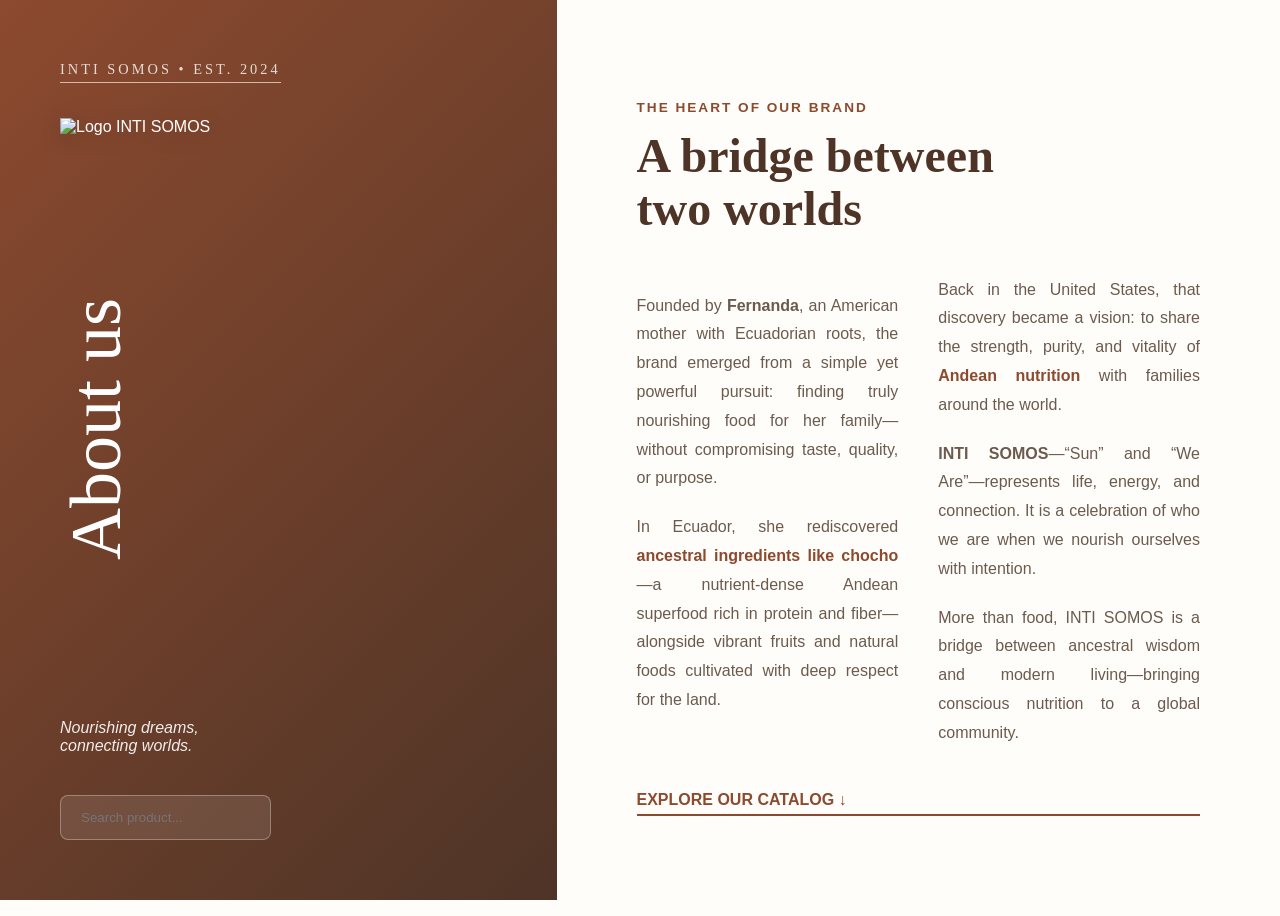
==== commit 3d67e428: "Update index.html" ====
--- a/index.html
+++ b/index.html
@@ -3,238 +3,190 @@
 <head>
   <meta charset="UTF-8" />
   <meta name="viewport" content="width=device-width, initial-scale=1.0" />
-  <title>INTI SOMOS | Ancestral Wisdom</title>
+  <title>About Us | INTI SOMOS</title>
   <style>
     :root {
       --terracota: #8C4A2F;
       --chocolate: #4E3427;
       --arena: #E8D9C5;
+      --crema: #F7F1E8;
       --blanco: #FFFDF9;
       --texto: #2E221B;
       --gris: #6C5A4E;
-      --sombra: 0 10px 30px rgba(78,52,39,0.12);
+      --sombra: 0 10px 30px rgba(78,52,39,.16);
     }
 
-    body {
+    * { box-sizing: border-box; }
+    
+    html, body {
       margin: 0;
-      font-family: "Segoe UI", Roboto, Arial, sans-serif;
+      padding: 0;
+      /* Eliminamos el overflow-x: hidden que causaba el bloqueo */
+      font-family: "Segoe UI", Arial, sans-serif;
       color: var(--texto);
-      background-color: #fcf8f2;
-      overflow-x: hidden;
+      background-color: var(--crema);
     }
 
-    /* --- ANIMACIONES --- */
-    @keyframes fadeInUp {
-      from {
-        opacity: 0;
-        transform: translateY(30px);
-      }
-      to {
-        opacity: 1;
-        transform: translateY(0);
-      }
+    h1, h2, .magazine-label { font-family: Georgia, serif; margin: 0; }
+
+    /* --- CONTENEDOR PRINCIPAL FLEXIBLE --- */
+    .magazine-layout {
+      display: grid;
+      grid-template-columns: 1fr 1.3fr;
+      min-height: 100vh; /* Altura mínima, pero permite crecer */
+      width: 100%;
+      background: var(--blanco);
+      box-shadow: var(--sombra);
     }
 
-    @keyframes fadeInRight {
-      from {
-        opacity: 0;
-        transform: translateX(-30px);
-      }
-      to {
-        opacity: 1;
-        transform: translateX(0);
-      }
+    /* COLUMNA IZQUIERDA */
+    .brand-spread {
+      background: linear-gradient(135deg, var(--terracota), var(--chocolate));
+      color: white;
+      padding: 60px;
+      display: flex;
+      flex-direction: column;
+      justify-content: space-between;
+      align-items: flex-start;
+      position: sticky; /* Se queda fija mientras scrolleas la historia */
+      top: 0;
+      height: 100vh; 
     }
 
-    @keyframes scaleIn {
-      from {
-        opacity: 0;
-        transform: scale(0.9);
-      }
-      to {
-        opacity: 1;
-        transform: scale(1);
-      }
+    .magazine-label {
+      font-size: 0.9rem;
+      text-transform: uppercase;
+      letter-spacing: 3px;
+      border-bottom: 1px solid var(--arena);
+      padding-bottom: 5px;
+      opacity: 0.8;
     }
 
-    /* Aplicación de animaciones */
-    .animate-fade-up { animation: fadeInUp 0.8s ease-out forwards; }
-    .animate-logo { animation: scaleIn 1s ease-out forwards; }
-    .animate-story { animation: fadeInUp 1s ease-out 0.3s backwards; }
-    
-    /* --- HERO SECTION --- */
-    .hero-brand {
-      display: grid;
-      grid-template-columns: 1fr 1.2fr;
-      min-height: 100vh;
-      background: var(--blanco);
+    .logo-spread img {
+      width: 160px;
+      height: auto;
+      margin-top: 40px;
+      filter: drop-shadow(0 4px 10px rgba(0,0,0,0.2));
     }
 
-    .brand-sidebar {
-      background: linear-gradient(135deg, var(--terracota), var(--chocolate));
+    .magazine-vertical-title {
+      font-size: 4.5rem;
+      font-weight: 400;
+      line-height: 1;
+      writing-mode: vertical-rl;
+      transform: rotate(180deg);
+      margin-top: 20px;
+    }
+
+    .search-spread { width: 100%; margin-top: 40px; }
+    .search-spread input {
+      width: 100%;
+      padding: 14px 20px;
+      border-radius: 8px;
+      border: 1px solid rgba(255,255,255,0.3);
+      background: rgba(255,255,255,0.1);
       color: white;
+      outline: none;
+    }
+
+    /* COLUMNA DERECHA (La que permite el scroll) */
+    .story-spread {
+      padding: 100px 80px;
+      background-color: var(--blanco);
       display: flex;
       flex-direction: column;
       justify-content: center;
-      align-items: center;
-      padding: 60px 40px;
-      text-align: center;
-      position: relative;
     }
 
-    .logo-container img {
-      width: 190px;
-      height: auto;
-      filter: drop-shadow(0 6px 15px rgba(0,0,0,0.3));
-      margin-bottom: 25px;
-      transition: transform 0.3s ease;
-    }
-
-    /* Efecto hover en el logo */
-    .logo-container img:hover {
-      transform: scale(1.05) rotate(2deg);
-    }
-
-    .brand-sidebar h1 {
-      font-size: 3.2rem;
-      margin: 10px 0;
-      letter-spacing: 3px;
-      text-transform: uppercase;
-      font-weight: 800;
-    }
-
-    .brand-tagline {
-      font-size: 1.1rem;
-      opacity: 0.9;
-      font-style: italic;
-      max-width: 320px;
-      line-height: 1.4;
-    }
-
-    /* --- CONTENIDO DE LA HISTORIA --- */
-    .story-content {
-      padding: 80px;
-      display: flex;
-      flex-direction: column;
-      justify-content: center;
-      background-color: var(--blanco);
-      position: relative;
-    }
-
-    .eyebrow-story {
+    .story-eyebrow {
       color: var(--terracota);
       font-weight: 700;
       text-transform: uppercase;
       letter-spacing: 2px;
+      font-size: 0.85rem;
       margin-bottom: 15px;
-      display: block;
-      font-size: 0.9rem;
     }
 
-    .story-content h2 {
-      font-size: 2.5rem;
+    .story-title {
+      font-size: 3rem;
       color: var(--chocolate);
-      margin-top: 0;
-      line-height: 1.2;
+      line-height: 1.1;
+      margin-bottom: 40px;
     }
 
-    .story-text {
-      line-height: 1.9;
+    .story-body {
+      column-count: 2;
+      column-gap: 40px;
+      line-height: 1.8;
       color: var(--gris);
-      font-size: 1.1rem;
-      max-width: 600px;
+      text-align: justify;
     }
 
-    .story-text p { margin-bottom: 22px; }
+    .story-body p { margin-bottom: 20px; }
+    .highlight { color: var(--terracota); font-weight: 700; }
 
-    .highlight {
+    .magazine-cta {
+      margin-top: 40px;
+      display: inline-block;
       color: var(--terracota);
-      font-weight: 600;
-      border-bottom: 1px dashed var(--arena);
+      text-decoration: none;
+      font-weight: 700;
+      text-transform: uppercase;
+      border-bottom: 2px solid var(--terracota);
+      padding-bottom: 5px;
     }
 
-    /* Buscador */
-    .search-box {
-      margin-top: 40px;
-      width: 100%;
-      max-width: 350px;
-    }
-
-    .search-box input {
-      width: 100%;
-      padding: 16px 28px;
-      border-radius: 50px;
-      border: none;
-      background: rgba(255, 255, 255, 0.15);
-      backdrop-filter: blur(5px);
-      color: white;
-      font-size: 1rem;
-      border: 1px solid rgba(255,255,255,0.3);
-      outline: none;
-      transition: all 0.3s ease;
-    }
-
-    .search-box input::placeholder { color: rgba(255,255,255,0.7); }
-
-    .search-box input:focus {
-      background: white;
-      color: var(--chocolate);
-      box-shadow: 0 0 20px rgba(0,0,0,0.2);
-    }
-
-    /* Responsive */
-    @media (max-width: 1024px) {
-      .hero-brand { grid-template-columns: 1fr; }
-      .brand-sidebar { min-height: 50vh; padding: 50px 20px; }
-      .story-content { padding: 60px 30px; }
-      .brand-sidebar h1 { font-size: 2.5rem; }
+    /* RESPONSIVE: IMPORTANTE PARA EL SCROLL EN MÓVIL */
+    @media (max-width: 1100px) {
+      .magazine-layout { grid-template-columns: 1fr; }
+      .brand-spread { 
+        position: relative; /* Ya no es fija en móvil */
+        height: auto; 
+        min-height: 500px;
+        padding: 40px; 
+      }
+      .magazine-vertical-title { 
+        writing-mode: horizontal-tb; 
+        transform: rotate(0); 
+        font-size: 3rem; 
+      }
+      .story-spread { padding: 60px 30px; }
+      .story-body { column-count: 1; }
     }
   </style>
 </head>
 <body>
 
-  <section class="hero-brand">
-    <div class="brand-sidebar">
-      <div class="logo-container animate-logo">
-        <img src="../imagenes/logo_inti.png" alt="INTI SOMOS Logo">
+  <section class="magazine-layout">
+    <div class="brand-spread">
+      <div class="top-meta">
+        <span class="magazine-label">INTI SOMOS • EST. 2024</span>
+        <div class="logo-spread">
+          <img src="../imagenes/logo_inti.png" alt="Logo INTI SOMOS">
+        </div>
       </div>
-      <h1 class="animate-fade-up">INTI SOMOS</h1>
-      <p class="brand-tagline animate-fade-up" style="animation-delay: 0.2s;">
-        Nourishing dreams, connecting worlds
-      </p>
-      
-      <div class="search-box animate-fade-up" style="animation-delay: 0.4s;">
-        <input type="text" placeholder="Search product...">
+      <h1 class="magazine-vertical-title">About us</h1>
+      <div class="bottom-meta">
+        <p style="font-style: italic; opacity: 0.9;">Nourishing dreams,<br>connecting worlds.</p>
+        <div class="search-spread">
+          <input type="text" placeholder="Search product...">
+        </div>
       </div>
     </div>
 
-    <div class="story-content animate-story">
-      <span class="eyebrow-story">Our Story</span>
-      <h2>A bridge between <br>two worlds</h2>
+    <div class="story-spread">
+      <span class="story-eyebrow">The Heart of our Brand</span>
+      <h2 class="story-title">A bridge between<br>two worlds</h2>
       
-      <div class="story-text">
-        <p>
-          Founded by <strong>Fernanda</strong>, an American mother with Ecuadorian roots, 
-          INTI SOMOS emerged from a powerful pursuit: finding truly nourishing food 
-          for her family—without compromising taste or quality.
-        </p>
-        <p>
-          In Ecuador, she rediscovered <span class="highlight">ancestral ingredients like chocho</span>, 
-          a nutrient-dense Andean superfood. What she found was more than nutrition; 
-          it was a living heritage of wellness.
-        </p>
-        <p>
-          <strong>INTI SOMOS</strong>—“Sun” and “We Are”—represents life and connection. 
-          It is a celebration of who we are when we nourish ourselves with intention.
-        </p>
+      <div class="story-body">
+        <p>Founded by <strong>Fernanda</strong>, an American mother with Ecuadorian roots, the brand emerged from a simple yet powerful pursuit: finding truly nourishing food for her family—without compromising taste, quality, or purpose.</p>
+        <p>In Ecuador, she rediscovered <span class="highlight">ancestral ingredients like chocho</span>—a nutrient-dense Andean superfood rich in protein and fiber—alongside vibrant fruits and natural foods cultivated with deep respect for the land.</p>
+        <p>Back in the United States, that discovery became a vision: to share the strength, purity, and vitality of <span class="highlight">Andean nutrition</span> with families around the world.</p>
+        <p><strong>INTI SOMOS</strong>—“Sun” and “We Are”—represents life, energy, and connection. It is a celebration of who we are when we nourish ourselves with intention.</p>
+        <p>More than food, INTI SOMOS is a bridge between ancestral wisdom and modern living—bringing conscious nutrition to a global community.</p>
       </div>
 
-      <div class="animate-fade-up" style="animation-delay: 0.8s; margin-top: 20px;">
-        <a href="#productos" style="color: var(--terracota); font-weight: 700; text-decoration: none; display: flex; align-items: center; gap: 10px;">
-          <span>Scroll to explore</span>
-          <svg width="20" height="20" viewBox="0 0 24 24" fill="none" stroke="currentColor" stroke-width="2" stroke-linecap="round" stroke-linejoin="round"><path d="M7 13l5 5 5-5M7 6l5 5 5-5"/></svg>
-        </a>
-      </div>
+      <a href="#productos" class="magazine-cta">Explore our catalog ↓</a>
     </div>
   </section>
 
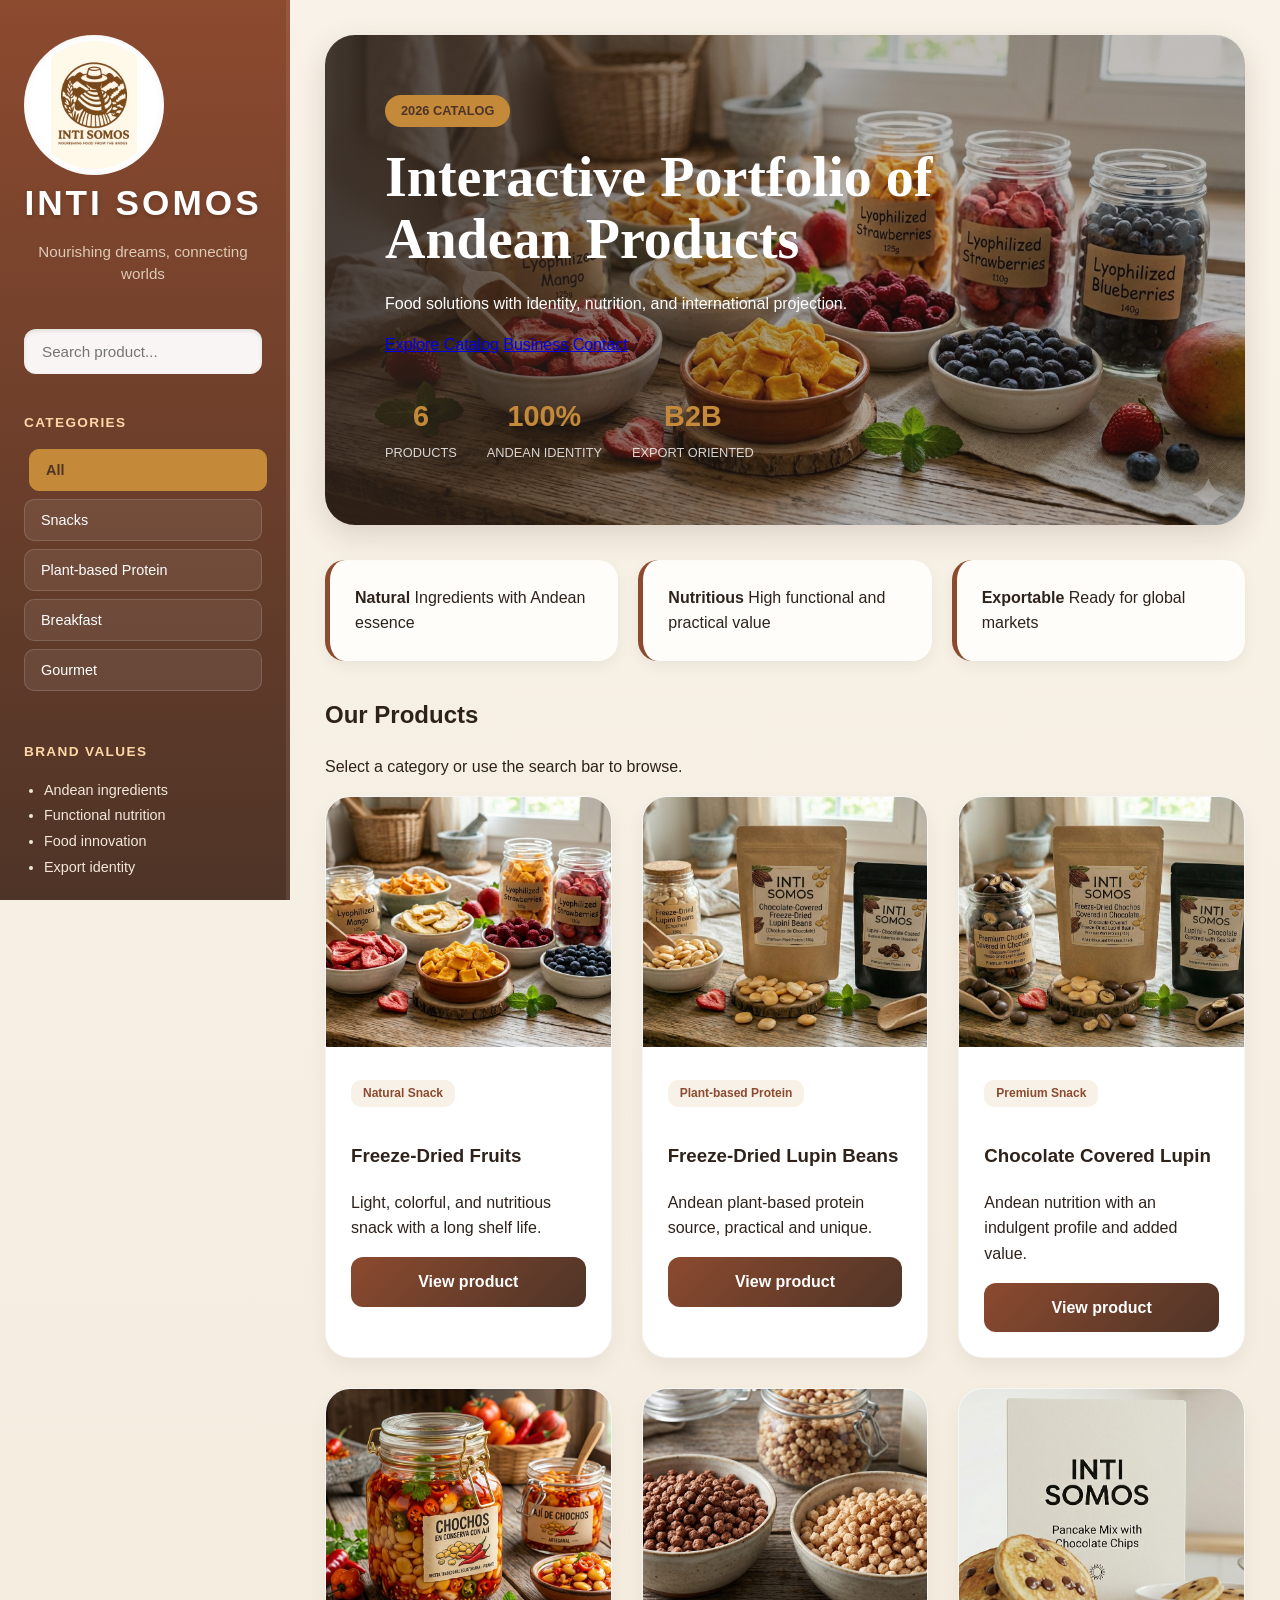
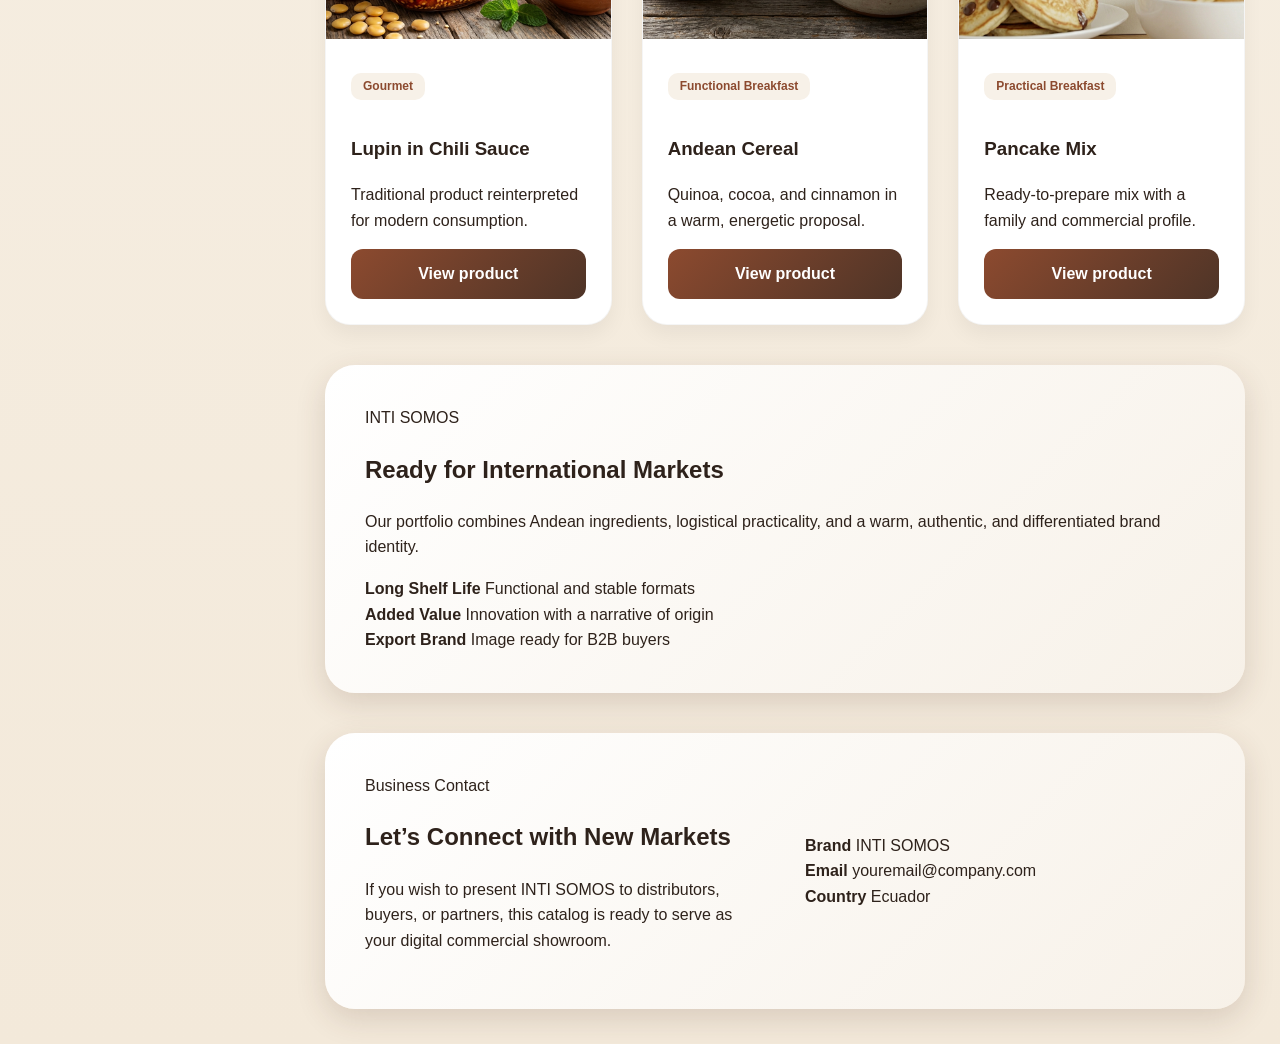
==== commit 2aeb66f2: "Update index.html" ====
--- a/index.html
+++ b/index.html
@@ -3,192 +3,226 @@
 <head>
   <meta charset="UTF-8" />
   <meta name="viewport" content="width=device-width, initial-scale=1.0" />
-  <title>About Us | INTI SOMOS</title>
-  <style>
-    :root {
-      --terracota: #8C4A2F;
-      --chocolate: #4E3427;
-      --arena: #E8D9C5;
-      --crema: #F7F1E8;
-      --blanco: #FFFDF9;
-      --texto: #2E221B;
-      --gris: #6C5A4E;
-      --sombra: 0 10px 30px rgba(78,52,39,.16);
-    }
-
-    * { box-sizing: border-box; }
-    
-    html, body {
-      margin: 0;
-      padding: 0;
-      /* Eliminamos el overflow-x: hidden que causaba el bloqueo */
-      font-family: "Segoe UI", Arial, sans-serif;
-      color: var(--texto);
-      background-color: var(--crema);
-    }
-
-    h1, h2, .magazine-label { font-family: Georgia, serif; margin: 0; }
-
-    /* --- CONTENEDOR PRINCIPAL FLEXIBLE --- */
-    .magazine-layout {
-      display: grid;
-      grid-template-columns: 1fr 1.3fr;
-      min-height: 100vh; /* Altura mínima, pero permite crecer */
-      width: 100%;
-      background: var(--blanco);
-      box-shadow: var(--sombra);
-    }
-
-    /* COLUMNA IZQUIERDA */
-    .brand-spread {
-      background: linear-gradient(135deg, var(--terracota), var(--chocolate));
-      color: white;
-      padding: 60px;
-      display: flex;
-      flex-direction: column;
-      justify-content: space-between;
-      align-items: flex-start;
-      position: sticky; /* Se queda fija mientras scrolleas la historia */
-      top: 0;
-      height: 100vh; 
-    }
-
-    .magazine-label {
-      font-size: 0.9rem;
-      text-transform: uppercase;
-      letter-spacing: 3px;
-      border-bottom: 1px solid var(--arena);
-      padding-bottom: 5px;
-      opacity: 0.8;
-    }
-
-    .logo-spread img {
-      width: 160px;
-      height: auto;
-      margin-top: 40px;
-      filter: drop-shadow(0 4px 10px rgba(0,0,0,0.2));
-    }
-
-    .magazine-vertical-title {
-      font-size: 4.5rem;
-      font-weight: 400;
-      line-height: 1;
-      writing-mode: vertical-rl;
-      transform: rotate(180deg);
-      margin-top: 20px;
-    }
-
-    .search-spread { width: 100%; margin-top: 40px; }
-    .search-spread input {
-      width: 100%;
-      padding: 14px 20px;
-      border-radius: 8px;
-      border: 1px solid rgba(255,255,255,0.3);
-      background: rgba(255,255,255,0.1);
-      color: white;
-      outline: none;
-    }
-
-    /* COLUMNA DERECHA (La que permite el scroll) */
-    .story-spread {
-      padding: 100px 80px;
-      background-color: var(--blanco);
-      display: flex;
-      flex-direction: column;
-      justify-content: center;
-    }
-
-    .story-eyebrow {
-      color: var(--terracota);
-      font-weight: 700;
-      text-transform: uppercase;
-      letter-spacing: 2px;
-      font-size: 0.85rem;
-      margin-bottom: 15px;
-    }
-
-    .story-title {
-      font-size: 3rem;
-      color: var(--chocolate);
-      line-height: 1.1;
-      margin-bottom: 40px;
-    }
-
-    .story-body {
-      column-count: 2;
-      column-gap: 40px;
-      line-height: 1.8;
-      color: var(--gris);
-      text-align: justify;
-    }
-
-    .story-body p { margin-bottom: 20px; }
-    .highlight { color: var(--terracota); font-weight: 700; }
-
-    .magazine-cta {
-      margin-top: 40px;
-      display: inline-block;
-      color: var(--terracota);
-      text-decoration: none;
-      font-weight: 700;
-      text-transform: uppercase;
-      border-bottom: 2px solid var(--terracota);
-      padding-bottom: 5px;
-    }
-
-    /* RESPONSIVE: IMPORTANTE PARA EL SCROLL EN MÓVIL */
-    @media (max-width: 1100px) {
-      .magazine-layout { grid-template-columns: 1fr; }
-      .brand-spread { 
-        position: relative; /* Ya no es fija en móvil */
-        height: auto; 
-        min-height: 500px;
-        padding: 40px; 
-      }
-      .magazine-vertical-title { 
-        writing-mode: horizontal-tb; 
-        transform: rotate(0); 
-        font-size: 3rem; 
-      }
-      .story-spread { padding: 60px 30px; }
-      .story-body { column-count: 1; }
-    }
-  </style>
+  <title>INTI SOMOS | Interactive Catalog</title>
+  <link rel="stylesheet" href="style.css" />
 </head>
 <body>
-
-  <section class="magazine-layout">
-    <div class="brand-spread">
-      <div class="top-meta">
-        <span class="magazine-label">INTI SOMOS • EST. 2024</span>
-        <div class="logo-spread">
-          <img src="../imagenes/logo_inti.png" alt="Logo INTI SOMOS">
-        </div>
-      </div>
-      <h1 class="magazine-vertical-title">About us</h1>
-      <div class="bottom-meta">
-        <p style="font-style: italic; opacity: 0.9;">Nourishing dreams,<br>connecting worlds.</p>
-        <div class="search-spread">
-          <input type="text" placeholder="Search product...">
-        </div>
-      </div>
-    </div>
-
-    <div class="story-spread">
-      <span class="story-eyebrow">The Heart of our Brand</span>
-      <h2 class="story-title">A bridge between<br>two worlds</h2>
-      
-      <div class="story-body">
-        <p>Founded by <strong>Fernanda</strong>, an American mother with Ecuadorian roots, the brand emerged from a simple yet powerful pursuit: finding truly nourishing food for her family—without compromising taste, quality, or purpose.</p>
-        <p>In Ecuador, she rediscovered <span class="highlight">ancestral ingredients like chocho</span>—a nutrient-dense Andean superfood rich in protein and fiber—alongside vibrant fruits and natural foods cultivated with deep respect for the land.</p>
-        <p>Back in the United States, that discovery became a vision: to share the strength, purity, and vitality of <span class="highlight">Andean nutrition</span> with families around the world.</p>
-        <p><strong>INTI SOMOS</strong>—“Sun” and “We Are”—represents life, energy, and connection. It is a celebration of who we are when we nourish ourselves with intention.</p>
-        <p>More than food, INTI SOMOS is a bridge between ancestral wisdom and modern living—bringing conscious nutrition to a global community.</p>
-      </div>
-
-      <a href="#productos" class="magazine-cta">Explore our catalog ↓</a>
-    </div>
-  </section>
-
+  <div class="layout">
+
+    <aside class="sidebar">
+      <div class="brand-block">
+        <img src="imagenes/logo.jpg" alt="INTI SOMOS Logo" class="logo" />
+        <h1>INTI SOMOS</h1>
+        <p class="tagline">Nourishing dreams, connecting worlds</p>
+      </div>
+
+      <div class="search-box">
+        <input type="text" id="searchInput" placeholder="Search product..." />
+      </div>
+
+      <div class="menu-section">
+        <h3>Categories</h3>
+        <button class="filter-btn active" data-filter="all">All</button>
+        <button class="filter-btn" data-filter="snack">Snacks</button>
+        <button class="filter-btn" data-filter="proteina">Plant-based Protein</button>
+        <button class="filter-btn" data-filter="desayuno">Breakfast</button>
+        <button class="filter-btn" data-filter="gourmet">Gourmet</button>
+      </div>
+
+      <div class="menu-section">
+        <h3>Brand Values</h3>
+        <ul class="brand-values">
+          <li>Andean ingredients</li>
+          <li>Functional nutrition</li>
+          <li>Food innovation</li>
+          <li>Export identity</li>
+        </ul>
+      </div>
+
+      <div class="menu-section sidebar-highlight">
+        <h3>Target Markets</h3>
+        <p>Retail, export, food service, gifting, and private labels.</p>
+      </div>
+    </aside>
+
+    <main class="main-content">
+      <section class="hero">
+        <div class="hero-overlay">
+          <div class="hero-text">
+            <span class="badge">2026 Catalog</span>
+            <h2>Interactive Portfolio of Andean Products</h2>
+            <p>
+              Food solutions with identity, nutrition, and international projection.
+            </p>
+
+            <div class="hero-actions">
+              <a href="#productos" class="hero-btn">Explore Catalog</a>
+              <a href="#contacto" class="hero-btn secondary">Business Contact</a>
+            </div>
+
+            <div class="hero-stats">
+              <div class="stat-box">
+                <strong>6</strong>
+                <span>products</span>
+              </div>
+              <div class="stat-box">
+                <strong>100%</strong>
+                <span>Andean identity</span>
+              </div>
+              <div class="stat-box">
+                <strong>B2B</strong>
+                <span>export oriented</span>
+              </div>
+            </div>
+          </div>
+        </div>
+      </section>
+
+      <section class="intro-strip">
+        <div class="intro-card">
+          <strong>Natural</strong>
+          <span>Ingredients with Andean essence</span>
+        </div>
+        <div class="intro-card">
+          <strong>Nutritious</strong>
+          <span>High functional and practical value</span>
+        </div>
+        <div class="intro-card">
+          <strong>Exportable</strong>
+          <span>Ready for global markets</span>
+        </div>
+      </section>
+
+      <section class="products-section" id="productos">
+        <div class="section-header">
+          <h2>Our Products</h2>
+          <p>Select a category or use the search bar to browse.</p>
+        </div>
+
+        <div class="products" id="productGrid">
+
+          <article class="card" data-category="snack" data-name="freeze dried fruit snack natural liofilizada">
+            <img src="imagenes/fruta.jpg" alt="Freeze-Dried Fruits">
+            <div class="card-content">
+              <span class="card-label">Natural Snack</span>
+              <h3>Freeze-Dried Fruits</h3>
+              <p>Light, colorful, and nutritious snack with a long shelf life.</p>
+              <a href="productos-html/frutas-liofilizadas.html">View product</a>
+            </div>
+          </article>
+
+          <article class="card" data-category="proteina" data-name="freeze dried lupin beans protein vegetal chochos">
+            <img src="imagenes/lupin.jpg" alt="Freeze-Dried Lupin">
+            <div class="card-content">
+              <span class="card-label">Plant-based Protein</span>
+              <h3>Freeze-Dried Lupin Beans</h3>
+              <p>Andean plant-based protein source, practical and unique.</p>
+              <a href="productos-html/chochos-liofilizados.html">View product</a>
+            </div>
+          </article>
+
+          <article class="card" data-category="snack" data-name="chocolate lupin snack premium cacao chochos">
+            <img src="imagenes/chocolate.jpg" alt="Chocolate Covered Lupin">
+            <div class="card-content">
+              <span class="card-label">Premium Snack</span>
+              <h3>Chocolate Covered Lupin</h3>
+              <p>Andean nutrition with an indulgent profile and added value.</p>
+              <a href="productos-html/chochos-chocolate.html">View product</a>
+            </div>
+          </article>
+
+          <article class="card" data-category="gourmet" data-name="lupin chili spicy gourmet preserve chochos">
+            <img src="imagenes/spaicy.jpg" alt="Lupin in Chili Sauce">
+            <div class="card-content">
+              <span class="card-label">Gourmet</span>
+              <h3>Lupin in Chili Sauce</h3>
+              <p>Traditional product reinterpreted for modern consumption.</p>
+              <a href="productos-html/chochos-aji.html">View product</a>
+            </div>
+          </article>
+
+          <article class="card" data-category="desayuno" data-name="andean cereal breakfast quinoa chocolate cinnamon">
+            <img src="imagenes/CEREAL.jpg" alt="Andean Cereal">
+            <div class="card-content">
+              <span class="card-label">Functional Breakfast</span>
+              <h3>Andean Cereal</h3>
+              <p>Quinoa, cocoa, and cinnamon in a warm, energetic proposal.</p>
+              <a href="productos-html/cereal-andino.html">View product</a>
+            </div>
+          </article>
+
+          <article class="card" data-category="desayuno" data-name="pancake mix breakfast chocolate chips">
+            <img src="imagenes/pancak.jpg" alt="Pancake Mix">
+            <div class="card-content">
+              <span class="card-label">Practical Breakfast</span>
+              <h3>Pancake Mix</h3>
+              <p>Ready-to-prepare mix with a family and commercial profile.</p>
+              <a href="productos-html/pancake-mix.html">View product</a>
+            </div>
+          </article>
+
+        </div>
+      </section>
+
+      <section class="export-section">
+        <div class="export-card">
+          <span class="mini-badge">INTI SOMOS</span>
+          <h2>Ready for International Markets</h2>
+          <p>
+            Our portfolio combines Andean ingredients, logistical practicality,
+            and a warm, authentic, and differentiated brand identity.
+          </p>
+
+          <div class="export-grid">
+            <div class="export-item">
+              <strong>Long Shelf Life</strong>
+              <span>Functional and stable formats</span>
+            </div>
+            <div class="export-item">
+              <strong>Added Value</strong>
+              <span>Innovation with a narrative of origin</span>
+            </div>
+            <div class="export-item">
+              <strong>Export Brand</strong>
+              <span>Image ready for B2B buyers</span>
+            </div>
+          </div>
+        </div>
+      </section>
+
+      <section class="contact-section" id="contacto">
+        <div class="contact-card">
+          <div>
+            <span class="mini-badge">Business Contact</span>
+            <h2>Let’s Connect with New Markets</h2>
+            <p>
+              If you wish to present INTI SOMOS to distributors, buyers, or partners,
+              this catalog is ready to serve as your digital commercial showroom.
+            </p>
+          </div>
+
+          <div class="contact-info">
+            <div class="contact-item">
+              <strong>Brand</strong>
+              <span>INTI SOMOS</span>
+            </div>
+            <div class="contact-item">
+              <strong>Email</strong>
+              <span>youremail@company.com</span>
+            </div>
+            <div class="contact-item">
+              <strong>Country</strong>
+              <span>Ecuador</span>
+            </div>
+          </div>
+        </div>
+      </section>
+
+    </main>
+  </div>
+
+  <button id="scrollTopBtn" class="scroll-top-btn" aria-label="Back to top">↑</button>
+
+  <script src="script.js"></script>
 </body>
 </html>
--- a/style.css
+++ b/style.css
@@ -0,0 +1,381 @@
+/* --- INTI SOMOS | Brand Identity & Layout --- */
+
+:root {
+  /* Color Palette */
+  --terracotta: #8C4A2F;
+  --terracotta-dark: #6E3722;
+  --chocolate: #4E3427;
+  --cocoa: #6B4F3A;
+  --sand: #E8D9C5;
+  --cream: #F7F1E8;
+  --olive: #7A8450;
+  --mustard: #C48A3A;
+  --clay: #A63D2F;
+  --white: #FFFDF9;
+  --text: #2E221B;
+  --gray: #6C5A4E;
+  
+  /* Effects */
+  --shadow: 0 10px 30px rgba(78, 52, 39, 0.16);
+  --shadow-premium: 0 15px 35px rgba(0, 0, 0, 0.25);
+  --radius: 18px;
+}
+
+* {
+  box-sizing: border-box;
+}
+
+html {
+  scroll-behavior: smooth;
+}
+
+body {
+  margin: 0;
+  font-family: "Segoe UI", Arial, sans-serif;
+  background: linear-gradient(180deg, #f8f2e8 0%, #f3e9da 100%);
+  color: var(--text);
+  line-height: 1.6;
+}
+
+/* --- Layout Structure --- */
+
+.layout {
+  display: grid;
+  grid-template-columns: 290px 1fr;
+  min-height: 100vh;
+}
+
+/* --- Sidebar (Sticky Navigation) --- */
+
+.sidebar {
+  background: linear-gradient(180deg, var(--terracotta) 0%, var(--chocolate) 100%);
+  color: white;
+  padding: 35px 24px;
+  position: sticky;
+  top: 0;
+  height: 100vh;
+  overflow-y: auto;
+  border-right: 4px solid rgba(255,255,255,0.08);
+  display: flex;
+  flex-direction: column;
+}
+
+/* --- BRAND BLOCK & LOGO OPTIMIZATION --- */
+
+.brand-block {
+  text-align: center;
+  margin-bottom: 35px;
+}
+
+.logo-frame {
+  width: 160px;
+  height: 160px;
+  margin: 0 auto 20px;
+  border-radius: 50%;
+  padding: 8px;
+  /* Gradiente que simula profundidad editorial */
+  background: linear-gradient(135deg, var(--sand) 0%, #ffffff 50%, var(--sand) 100%);
+  box-shadow: var(--shadow-premium), inset 0 0 15px rgba(255, 255, 255, 0.5);
+  display: flex;
+  align-items: center;
+  justify-content: center;
+  transition: all 0.4s cubic-bezier(0.175, 0.885, 0.32, 1.275);
+  cursor: pointer;
+}
+
+.logo {
+  width: 140px;
+  height: 140px;
+  border-radius: 50%;
+  object-fit: contain; /* Evita que el logo se corte o deforme */
+  background: white;
+  display: block;
+  padding: 6px;
+  box-shadow: inset 0 0 10px rgba(0,0,0,0.05);
+}
+
+.logo-frame:hover {
+  transform: scale(1.06) translateY(-5px);
+  box-shadow: 0 20px 45px rgba(0, 0, 0, 0.35);
+}
+
+.brand-block h1 {
+  margin: 0;
+  font-size: 2.2rem;
+  letter-spacing: 3px;
+  font-weight: 800;
+  color: #ffffff;
+  text-transform: uppercase;
+  text-shadow: 0 2px 4px rgba(0,0,0,0.2);
+}
+
+.tagline {
+  font-size: 0.95rem;
+  color: var(--sand);
+  line-height: 1.4;
+  margin: 10px auto 0;
+  max-width: 220px;
+  font-weight: 500;
+  opacity: 0.9;
+}
+
+/* --- Sidebar Components --- */
+
+.search-box {
+  margin: 10px 0 25px;
+}
+
+.search-box input {
+  width: 100%;
+  padding: 14px 18px;
+  border: none;
+  border-radius: 12px;
+  font-size: 0.95rem;
+  outline: none;
+  background: rgba(255, 255, 255, 0.95);
+  color: var(--text);
+  box-shadow: inset 0 2px 4px rgba(0,0,0,0.1);
+}
+
+.menu-section {
+  margin-bottom: 28px;
+}
+
+.menu-section h3 {
+  margin-bottom: 15px;
+  font-size: 0.85rem;
+  color: #ffd8a8;
+  text-transform: uppercase;
+  letter-spacing: 0.1em;
+  font-weight: 700;
+}
+
+.filter-btn {
+  width: 100%;
+  display: block;
+  margin-bottom: 8px;
+  padding: 12px 16px;
+  border: 1px solid rgba(255,255,255,0.15);
+  background: rgba(255,255,255,0.08);
+  color: white;
+  border-radius: 10px;
+  cursor: pointer;
+  text-align: left;
+  font-size: 0.9rem;
+  transition: all 0.3s ease;
+}
+
+.filter-btn:hover,
+.filter-btn.active {
+  background: var(--mustard);
+  color: var(--chocolate);
+  border-color: var(--mustard);
+  font-weight: 700;
+  transform: translateX(5px);
+}
+
+.brand-values {
+  padding-left: 20px;
+  color: #f3e7da;
+  font-size: 0.9rem;
+  line-height: 1.8;
+}
+
+.sidebar-highlight {
+  background: rgba(255,255,255,0.1);
+  border: 1px solid rgba(255,255,255,0.15);
+  padding: 18px;
+  border-radius: 15px;
+}
+
+/* --- Main Content Area --- */
+
+.main-content {
+  padding: 35px;
+}
+
+.hero {
+  position: relative;
+  min-height: 480px;
+  border-radius: 30px;
+  overflow: hidden;
+  background: 
+    linear-gradient(90deg, rgba(46, 34, 27, 0.85) 0%, rgba(46, 34, 27, 0.3) 60%),
+    url("imagenes/fruta.jpg") center/cover no-repeat;
+  box-shadow: var(--shadow);
+  display: flex;
+  align-items: center;
+}
+
+.hero-overlay {
+  padding: 60px;
+  width: 100%;
+}
+
+.hero-text {
+  max-width: 580px;
+  color: white;
+}
+
+.hero-text h2 {
+  font-size: 3.5rem;
+  line-height: 1.1;
+  margin: 0 0 20px;
+  font-family: Georgia, serif;
+}
+
+.badge {
+  background: var(--mustard);
+  color: var(--chocolate);
+  padding: 6px 16px;
+  border-radius: 20px;
+  font-weight: 700;
+  font-size: 0.8rem;
+  text-transform: uppercase;
+  margin-bottom: 20px;
+  display: inline-block;
+}
+
+/* --- Stats and Grid --- */
+
+.hero-stats {
+  display: flex;
+  gap: 30px;
+  margin-top: 35px;
+}
+
+.stat-box {
+  text-align: center;
+}
+
+.stat-box strong {
+  display: block;
+  font-size: 1.8rem;
+  color: var(--mustard);
+}
+
+.stat-box span {
+  font-size: 0.8rem;
+  text-transform: uppercase;
+  opacity: 0.8;
+}
+
+.intro-strip {
+  display: grid;
+  grid-template-columns: repeat(3, 1fr);
+  gap: 20px;
+  margin: 35px 0;
+}
+
+.intro-card {
+  background: var(--white);
+  padding: 25px;
+  border-radius: 20px;
+  border-left: 5px solid var(--terracotta);
+  box-shadow: 0 5px 15px rgba(0,0,0,0.05);
+}
+
+/* --- Products Grid --- */
+
+.products {
+  display: grid;
+  grid-template-columns: repeat(auto-fill, minmax(280px, 1fr));
+  gap: 30px;
+}
+
+.card {
+  background: white;
+  border-radius: 25px;
+  overflow: hidden;
+  transition: transform 0.3s ease, box-shadow 0.3s ease;
+  border: 1px solid rgba(0,0,0,0.04);
+  box-shadow: 0 10px 20px rgba(0,0,0,0.05);
+}
+
+.card:hover {
+  transform: translateY(-10px);
+  box-shadow: 0 15px 35px rgba(140, 74, 47, 0.15);
+}
+
+.card img {
+  width: 100%;
+  height: 250px;
+  object-fit: cover;
+}
+
+.card-content {
+  padding: 25px;
+}
+
+.card-label {
+  background: var(--cream);
+  color: var(--terracotta);
+  padding: 4px 12px;
+  border-radius: 10px;
+  font-size: 0.75rem;
+  font-weight: 700;
+  margin-bottom: 15px;
+  display: inline-block;
+}
+
+.card a {
+  display: block;
+  text-align: center;
+  background: linear-gradient(135deg, var(--terracotta), var(--chocolate));
+  color: white;
+  padding: 12px;
+  border-radius: 12px;
+  text-decoration: none;
+  font-weight: 700;
+  margin-top: 15px;
+  transition: opacity 0.3s;
+}
+
+/* --- Footer Sections --- */
+
+.export-card, .contact-card {
+  background: linear-gradient(135deg, #ffffff, var(--cream));
+  border-radius: 30px;
+  padding: 40px;
+  margin-top: 40px;
+  box-shadow: var(--shadow);
+}
+
+.contact-card {
+  display: grid;
+  grid-template-columns: 1fr 1fr;
+  gap: 40px;
+  align-items: center;
+}
+
+/* --- Utility --- */
+
+.scroll-top-btn {
+  position: fixed;
+  bottom: 30px;
+  right: 30px;
+  width: 50px;
+  height: 50px;
+  border-radius: 50%;
+  background: var(--chocolate);
+  color: white;
+  border: none;
+  cursor: pointer;
+  box-shadow: 0 5px 15px rgba(0,0,0,0.2);
+  display: none;
+  z-index: 100;
+}
+
+.scroll-top-btn.show { display: block; }
+
+/* --- Responsive Design --- */
+
+@media (max-width: 1100px) {
+  .layout { grid-template-columns: 1fr; }
+  .sidebar { height: auto; position: relative; padding: 40px 20px; }
+  .logo-frame { width: 140px; height: 140px; }
+  .logo { width: 120px; height: 120px; }
+  .main-content { padding: 20px; }
+  .intro-strip { grid-template-columns: 1fr; }
+  .contact-card { grid-template-columns: 1fr; }
+}
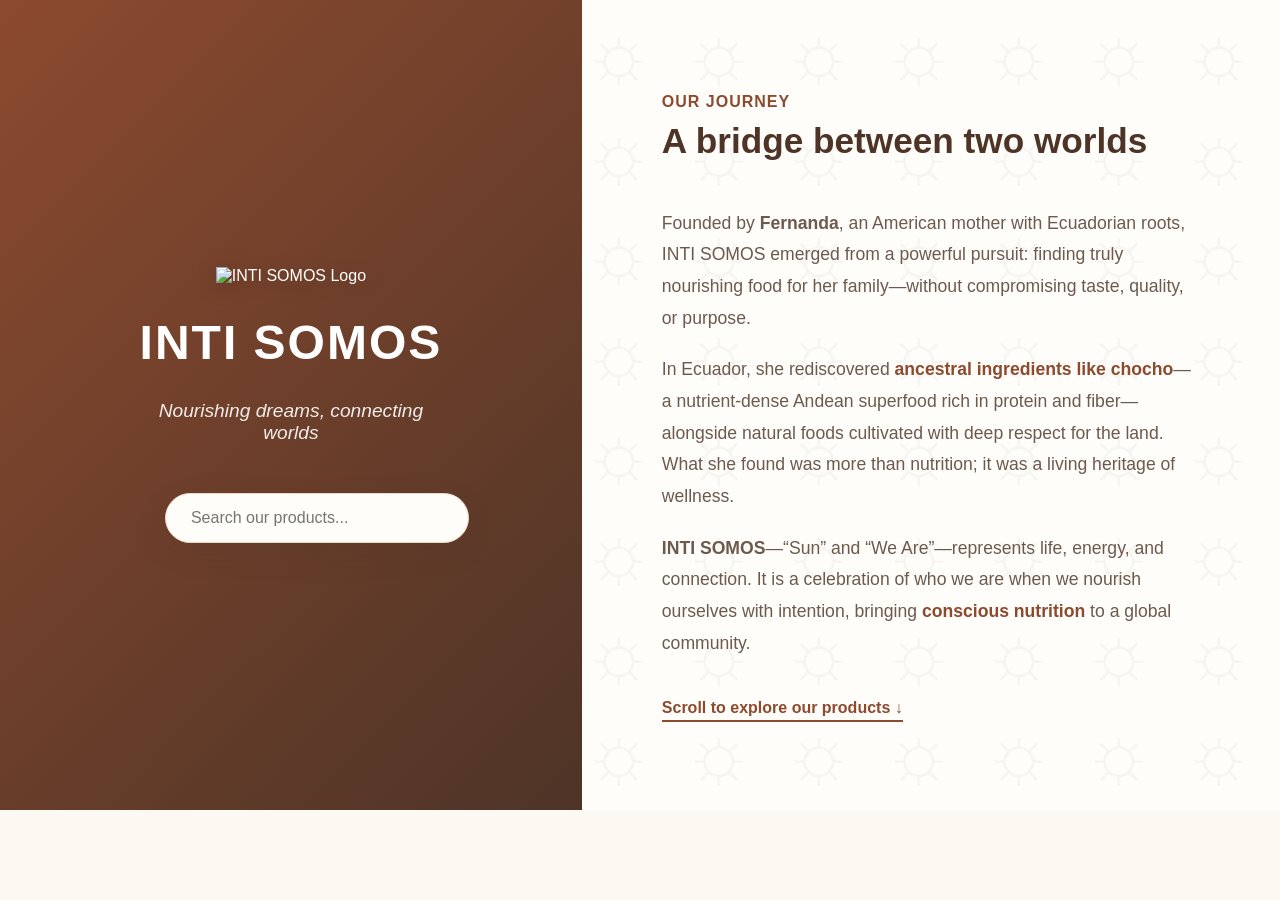
==== commit 15bbd362: "Update index.html" ====
--- a/index.html
+++ b/index.html
@@ -3,226 +3,176 @@
 <head>
   <meta charset="UTF-8" />
   <meta name="viewport" content="width=device-width, initial-scale=1.0" />
-  <title>INTI SOMOS | Interactive Catalog</title>
-  <link rel="stylesheet" href="style.css" />
+  <title>INTI SOMOS | Ancestral Wisdom & Modern Living</title>
+  <style>
+    :root {
+      --terracota: #8C4A2F;
+      --chocolate: #4E3427;
+      --arena: #E8D9C5;
+      --blanco: #FFFDF9;
+      --texto: #2E221B;
+      --gris: #6C5A4E;
+      --sombra: 0 10px 30px rgba(78,52,39,0.12);
+    }
+
+    body {
+      margin: 0;
+      font-family: "Segoe UI", Roboto, Arial, sans-serif;
+      color: var(--texto);
+      background-color: #fcf8f2;
+    }
+
+    /* --- HERO SECTION --- */
+    .hero-brand {
+      display: grid;
+      grid-template-columns: 1fr 1.2fr;
+      min-height: 90vh;
+      background: var(--blanco);
+    }
+
+    /* Lateral Izquierdo: Identidad */
+    .brand-sidebar {
+      background: linear-gradient(135deg, var(--terracota), var(--chocolate));
+      color: white;
+      display: flex;
+      flex-direction: column;
+      justify-content: center;
+      align-items: center;
+      padding: 60px 40px;
+      text-align: center;
+    }
+
+    .logo-container img {
+      width: 180px; /* Tamaño optimizado */
+      height: auto;
+      filter: drop-shadow(0 4px 10px rgba(0,0,0,0.2));
+      margin-bottom: 20px;
+    }
+
+    .brand-sidebar h1 {
+      font-size: 3rem;
+      margin: 10px 0;
+      letter-spacing: 2px;
+      text-transform: uppercase;
+    }
+
+    .brand-tagline {
+      font-size: 1.2rem;
+      opacity: 0.9;
+      font-style: italic;
+      max-width: 300px;
+    }
+
+    /* Lateral Derecho: Historia */
+    .story-content {
+      padding: 80px;
+      display: flex;
+      flex-direction: column;
+      justify-content: center;
+      background-image: url('data:image/svg+xml;utf8,<svg xmlns="http://www.w3.org/2000/svg" width="100" height="100" viewBox="0 0 100 100"><text y="1em" font-size="80" opacity="0.03">☼</text></svg>');
+    }
+
+    .eyebrow-story {
+      color: var(--terracota);
+      font-weight: 700;
+      text-transform: uppercase;
+      letter-spacing: 1px;
+      margin-bottom: 10px;
+      display: block;
+    }
+
+    .story-content h2 {
+      font-size: 2.2rem;
+      color: var(--chocolate);
+      margin-top: 0;
+    }
+
+    .story-text {
+      line-height: 1.8;
+      color: var(--gris);
+      font-size: 1.1rem;
+    }
+
+    .story-text p {
+      margin-bottom: 20px;
+    }
+
+    .highlight {
+      color: var(--terracota);
+      font-weight: 600;
+    }
+
+    /* Buscador Integrado */
+    .search-box {
+      margin-top: 30px;
+      position: relative;
+      max-width: 400px;
+    }
+
+    .search-box input {
+      width: 100%;
+      padding: 15px 25px;
+      border-radius: 50px;
+      border: 1px solid var(--arena);
+      background: var(--blanco);
+      font-size: 1rem;
+      box-shadow: var(--sombra);
+      outline: none;
+    }
+
+    /* Responsive */
+    @media (max-width: 1024px) {
+      .hero-brand { grid-template-columns: 1fr; }
+      .brand-sidebar { min-height: 40vh; padding: 40px; }
+      .story-content { padding: 40px 20px; }
+    }
+  </style>
 </head>
 <body>
-  <div class="layout">
 
-    <aside class="sidebar">
-      <div class="brand-block">
-        <img src="imagenes/logo.jpg" alt="INTI SOMOS Logo" class="logo" />
-        <h1>INTI SOMOS</h1>
-        <p class="tagline">Nourishing dreams, connecting worlds</p>
+  <section class="hero-brand">
+    <div class="brand-sidebar">
+      <div class="logo-container">
+        <img src="../imagenes/logo_inti.png" alt="INTI SOMOS Logo">
+      </div>
+      <h1>INTI SOMOS</h1>
+      <p class="brand-tagline">Nourishing dreams, connecting worlds</p>
+      
+      <div class="search-box">
+        <input type="text" placeholder="Search our products...">
+      </div>
+    </div>
+
+    <div class="story-content">
+      <span class="eyebrow-story">Our Journey</span>
+      <h2>A bridge between two worlds</h2>
+      
+      <div class="story-text">
+        <p>
+          Founded by <strong>Fernanda</strong>, an American mother with Ecuadorian roots, 
+          INTI SOMOS emerged from a powerful pursuit: finding truly nourishing food 
+          for her family—without compromising taste, quality, or purpose.
+        </p>
+        <p>
+          In Ecuador, she rediscovered <span class="highlight">ancestral ingredients like chocho</span>—a nutrient-dense 
+          Andean superfood rich in protein and fiber—alongside natural foods cultivated with 
+          deep respect for the land. What she found was more than nutrition; it was a living 
+          heritage of wellness.
+        </p>
+        <p>
+          <strong>INTI SOMOS</strong>—“Sun” and “We Are”—represents life, energy, and connection. 
+          It is a celebration of who we are when we nourish ourselves with intention, 
+          bringing <span class="highlight">conscious nutrition</span> to a global community.
+        </p>
       </div>
 
-      <div class="search-box">
-        <input type="text" id="searchInput" placeholder="Search product..." />
+      <div style="margin-top: 20px;">
+        <a href="#productos" style="color: var(--terracota); font-weight: 700; text-decoration: none; border-bottom: 2px solid var(--terracota); padding-bottom: 4px;">
+          Scroll to explore our products ↓
+        </a>
       </div>
+    </div>
+  </section>
 
-      <div class="menu-section">
-        <h3>Categories</h3>
-        <button class="filter-btn active" data-filter="all">All</button>
-        <button class="filter-btn" data-filter="snack">Snacks</button>
-        <button class="filter-btn" data-filter="proteina">Plant-based Protein</button>
-        <button class="filter-btn" data-filter="desayuno">Breakfast</button>
-        <button class="filter-btn" data-filter="gourmet">Gourmet</button>
-      </div>
-
-      <div class="menu-section">
-        <h3>Brand Values</h3>
-        <ul class="brand-values">
-          <li>Andean ingredients</li>
-          <li>Functional nutrition</li>
-          <li>Food innovation</li>
-          <li>Export identity</li>
-        </ul>
-      </div>
-
-      <div class="menu-section sidebar-highlight">
-        <h3>Target Markets</h3>
-        <p>Retail, export, food service, gifting, and private labels.</p>
-      </div>
-    </aside>
-
-    <main class="main-content">
-      <section class="hero">
-        <div class="hero-overlay">
-          <div class="hero-text">
-            <span class="badge">2026 Catalog</span>
-            <h2>Interactive Portfolio of Andean Products</h2>
-            <p>
-              Food solutions with identity, nutrition, and international projection.
-            </p>
-
-            <div class="hero-actions">
-              <a href="#productos" class="hero-btn">Explore Catalog</a>
-              <a href="#contacto" class="hero-btn secondary">Business Contact</a>
-            </div>
-
-            <div class="hero-stats">
-              <div class="stat-box">
-                <strong>6</strong>
-                <span>products</span>
-              </div>
-              <div class="stat-box">
-                <strong>100%</strong>
-                <span>Andean identity</span>
-              </div>
-              <div class="stat-box">
-                <strong>B2B</strong>
-                <span>export oriented</span>
-              </div>
-            </div>
-          </div>
-        </div>
-      </section>
-
-      <section class="intro-strip">
-        <div class="intro-card">
-          <strong>Natural</strong>
-          <span>Ingredients with Andean essence</span>
-        </div>
-        <div class="intro-card">
-          <strong>Nutritious</strong>
-          <span>High functional and practical value</span>
-        </div>
-        <div class="intro-card">
-          <strong>Exportable</strong>
-          <span>Ready for global markets</span>
-        </div>
-      </section>
-
-      <section class="products-section" id="productos">
-        <div class="section-header">
-          <h2>Our Products</h2>
-          <p>Select a category or use the search bar to browse.</p>
-        </div>
-
-        <div class="products" id="productGrid">
-
-          <article class="card" data-category="snack" data-name="freeze dried fruit snack natural liofilizada">
-            <img src="imagenes/fruta.jpg" alt="Freeze-Dried Fruits">
-            <div class="card-content">
-              <span class="card-label">Natural Snack</span>
-              <h3>Freeze-Dried Fruits</h3>
-              <p>Light, colorful, and nutritious snack with a long shelf life.</p>
-              <a href="productos-html/frutas-liofilizadas.html">View product</a>
-            </div>
-          </article>
-
-          <article class="card" data-category="proteina" data-name="freeze dried lupin beans protein vegetal chochos">
-            <img src="imagenes/lupin.jpg" alt="Freeze-Dried Lupin">
-            <div class="card-content">
-              <span class="card-label">Plant-based Protein</span>
-              <h3>Freeze-Dried Lupin Beans</h3>
-              <p>Andean plant-based protein source, practical and unique.</p>
-              <a href="productos-html/chochos-liofilizados.html">View product</a>
-            </div>
-          </article>
-
-          <article class="card" data-category="snack" data-name="chocolate lupin snack premium cacao chochos">
-            <img src="imagenes/chocolate.jpg" alt="Chocolate Covered Lupin">
-            <div class="card-content">
-              <span class="card-label">Premium Snack</span>
-              <h3>Chocolate Covered Lupin</h3>
-              <p>Andean nutrition with an indulgent profile and added value.</p>
-              <a href="productos-html/chochos-chocolate.html">View product</a>
-            </div>
-          </article>
-
-          <article class="card" data-category="gourmet" data-name="lupin chili spicy gourmet preserve chochos">
-            <img src="imagenes/spaicy.jpg" alt="Lupin in Chili Sauce">
-            <div class="card-content">
-              <span class="card-label">Gourmet</span>
-              <h3>Lupin in Chili Sauce</h3>
-              <p>Traditional product reinterpreted for modern consumption.</p>
-              <a href="productos-html/chochos-aji.html">View product</a>
-            </div>
-          </article>
-
-          <article class="card" data-category="desayuno" data-name="andean cereal breakfast quinoa chocolate cinnamon">
-            <img src="imagenes/CEREAL.jpg" alt="Andean Cereal">
-            <div class="card-content">
-              <span class="card-label">Functional Breakfast</span>
-              <h3>Andean Cereal</h3>
-              <p>Quinoa, cocoa, and cinnamon in a warm, energetic proposal.</p>
-              <a href="productos-html/cereal-andino.html">View product</a>
-            </div>
-          </article>
-
-          <article class="card" data-category="desayuno" data-name="pancake mix breakfast chocolate chips">
-            <img src="imagenes/pancak.jpg" alt="Pancake Mix">
-            <div class="card-content">
-              <span class="card-label">Practical Breakfast</span>
-              <h3>Pancake Mix</h3>
-              <p>Ready-to-prepare mix with a family and commercial profile.</p>
-              <a href="productos-html/pancake-mix.html">View product</a>
-            </div>
-          </article>
-
-        </div>
-      </section>
-
-      <section class="export-section">
-        <div class="export-card">
-          <span class="mini-badge">INTI SOMOS</span>
-          <h2>Ready for International Markets</h2>
-          <p>
-            Our portfolio combines Andean ingredients, logistical practicality,
-            and a warm, authentic, and differentiated brand identity.
-          </p>
-
-          <div class="export-grid">
-            <div class="export-item">
-              <strong>Long Shelf Life</strong>
-              <span>Functional and stable formats</span>
-            </div>
-            <div class="export-item">
-              <strong>Added Value</strong>
-              <span>Innovation with a narrative of origin</span>
-            </div>
-            <div class="export-item">
-              <strong>Export Brand</strong>
-              <span>Image ready for B2B buyers</span>
-            </div>
-          </div>
-        </div>
-      </section>
-
-      <section class="contact-section" id="contacto">
-        <div class="contact-card">
-          <div>
-            <span class="mini-badge">Business Contact</span>
-            <h2>Let’s Connect with New Markets</h2>
-            <p>
-              If you wish to present INTI SOMOS to distributors, buyers, or partners,
-              this catalog is ready to serve as your digital commercial showroom.
-            </p>
-          </div>
-
-          <div class="contact-info">
-            <div class="contact-item">
-              <strong>Brand</strong>
-              <span>INTI SOMOS</span>
-            </div>
-            <div class="contact-item">
-              <strong>Email</strong>
-              <span>youremail@company.com</span>
-            </div>
-            <div class="contact-item">
-              <strong>Country</strong>
-              <span>Ecuador</span>
-            </div>
-          </div>
-        </div>
-      </section>
-
-    </main>
-  </div>
-
-  <button id="scrollTopBtn" class="scroll-top-btn" aria-label="Back to top">↑</button>
-
-  <script src="script.js"></script>
 </body>
 </html>
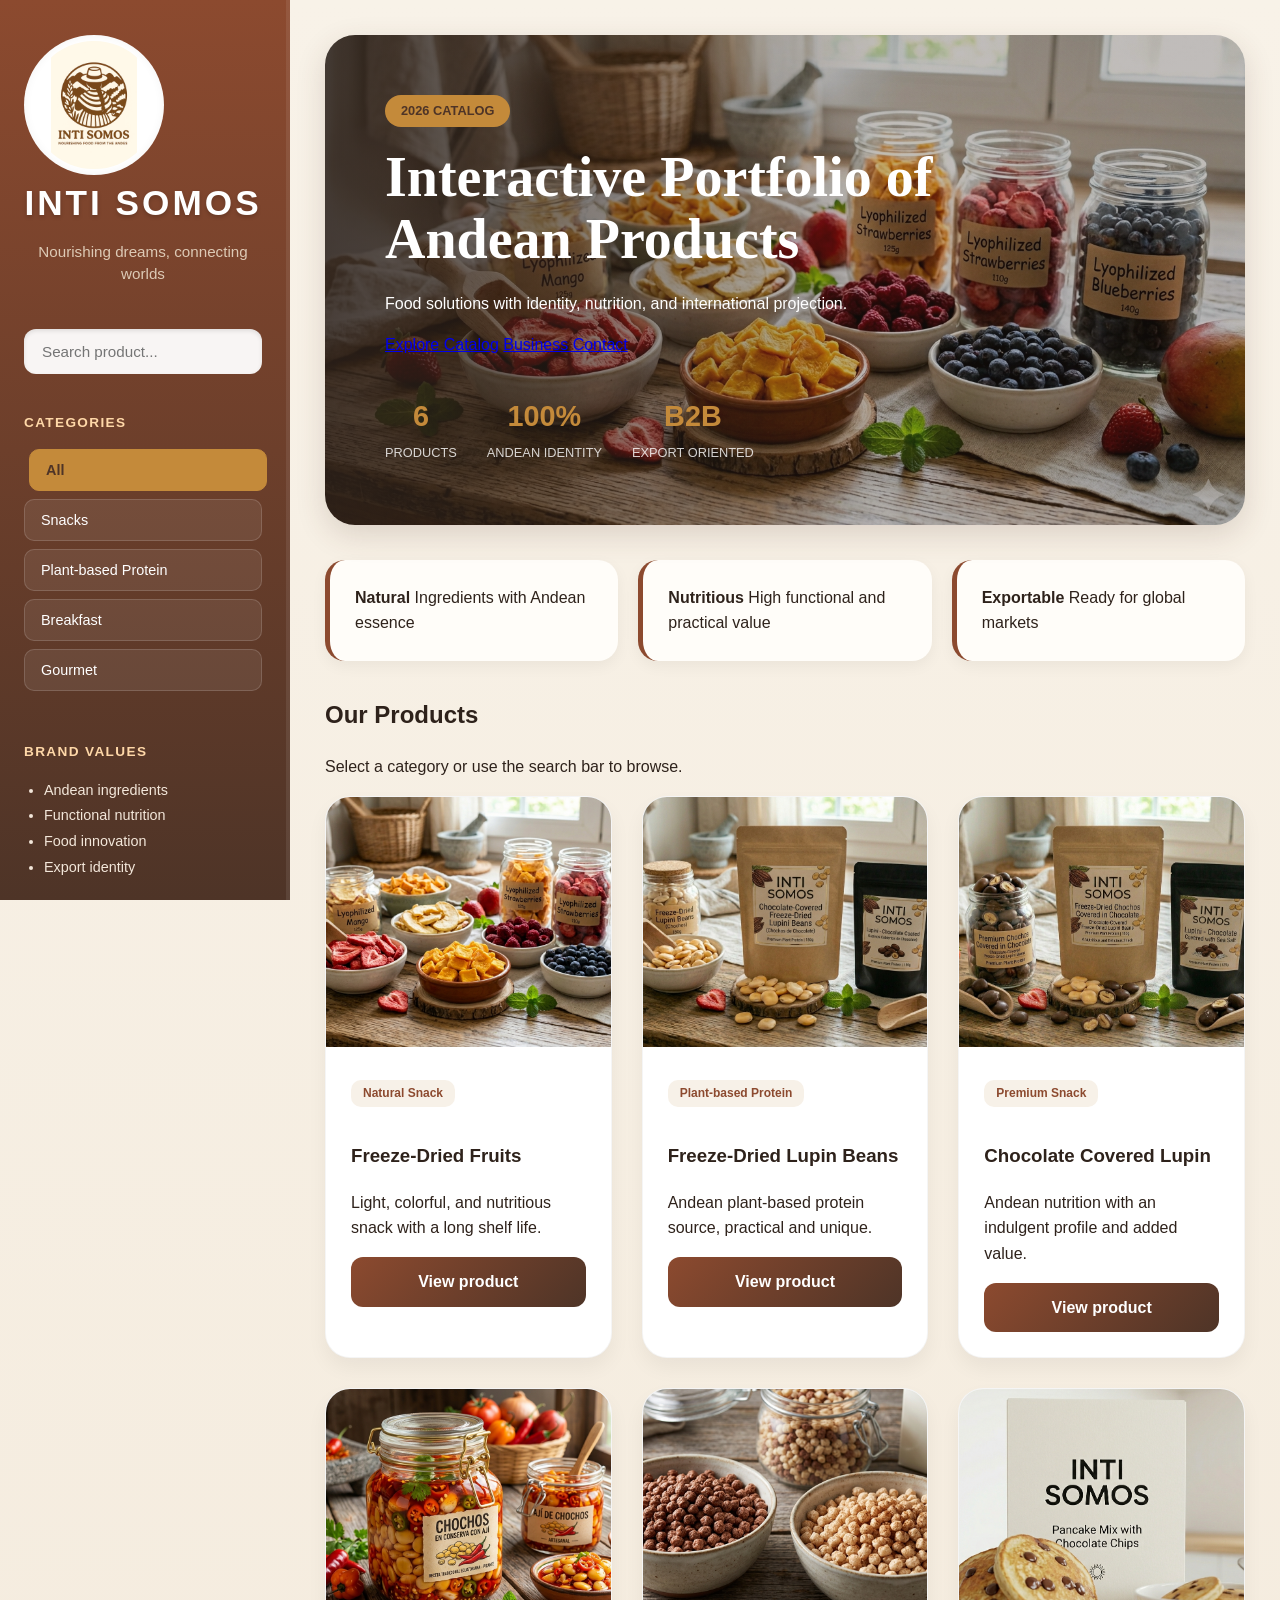
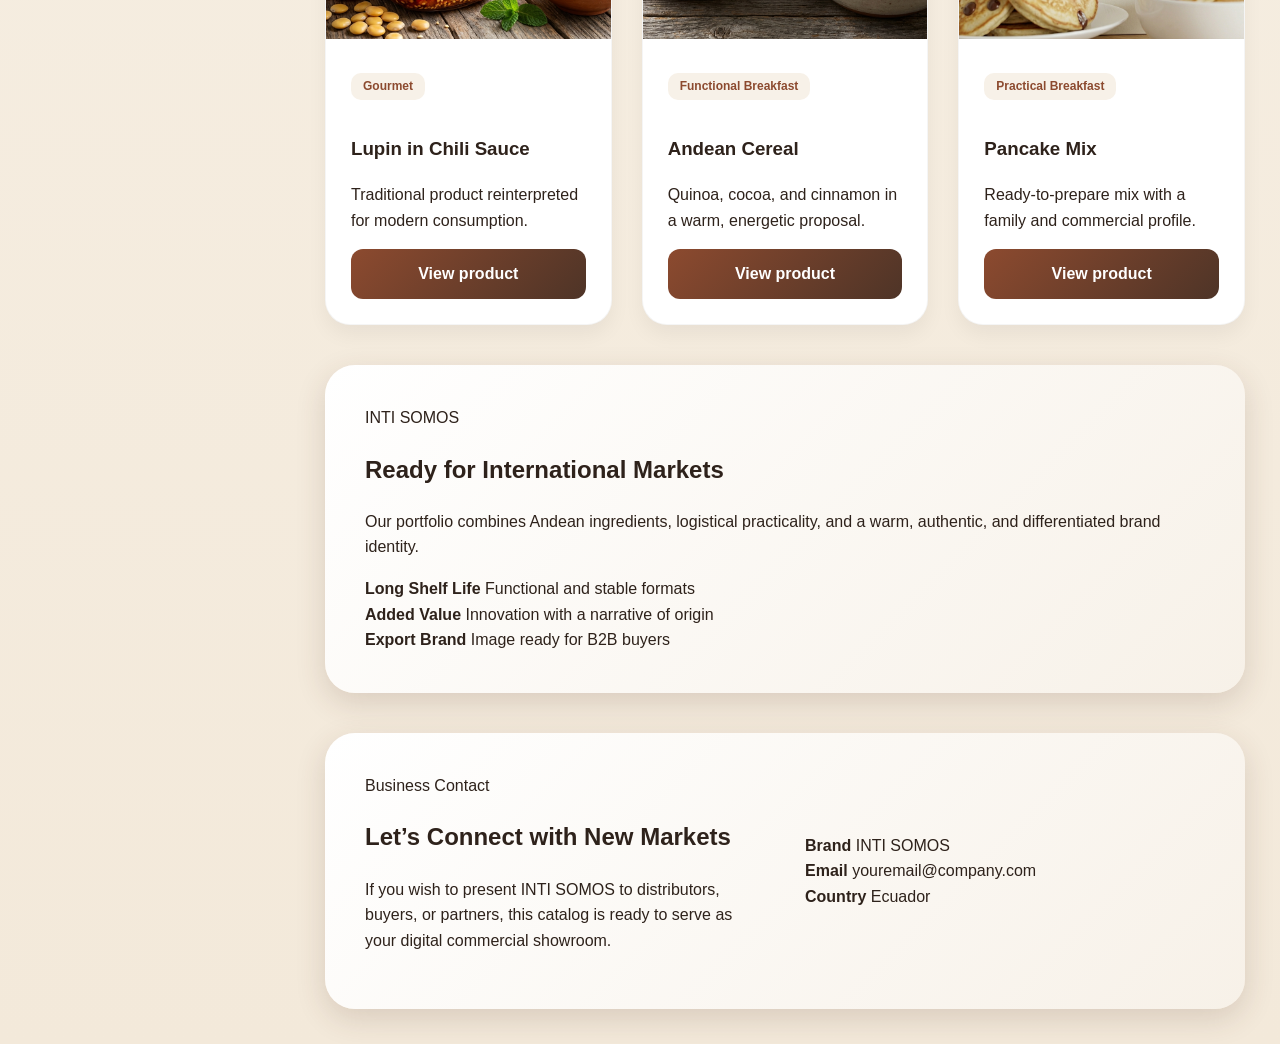
==== commit 518e8f2c: "Update index.html" ====
--- a/index.html
+++ b/index.html
@@ -3,176 +3,226 @@
 <head>
   <meta charset="UTF-8" />
   <meta name="viewport" content="width=device-width, initial-scale=1.0" />
-  <title>INTI SOMOS | Ancestral Wisdom & Modern Living</title>
-  <style>
-    :root {
-      --terracota: #8C4A2F;
-      --chocolate: #4E3427;
-      --arena: #E8D9C5;
-      --blanco: #FFFDF9;
-      --texto: #2E221B;
-      --gris: #6C5A4E;
-      --sombra: 0 10px 30px rgba(78,52,39,0.12);
-    }
-
-    body {
-      margin: 0;
-      font-family: "Segoe UI", Roboto, Arial, sans-serif;
-      color: var(--texto);
-      background-color: #fcf8f2;
-    }
-
-    /* --- HERO SECTION --- */
-    .hero-brand {
-      display: grid;
-      grid-template-columns: 1fr 1.2fr;
-      min-height: 90vh;
-      background: var(--blanco);
-    }
-
-    /* Lateral Izquierdo: Identidad */
-    .brand-sidebar {
-      background: linear-gradient(135deg, var(--terracota), var(--chocolate));
-      color: white;
-      display: flex;
-      flex-direction: column;
-      justify-content: center;
-      align-items: center;
-      padding: 60px 40px;
-      text-align: center;
-    }
-
-    .logo-container img {
-      width: 180px; /* Tamaño optimizado */
-      height: auto;
-      filter: drop-shadow(0 4px 10px rgba(0,0,0,0.2));
-      margin-bottom: 20px;
-    }
-
-    .brand-sidebar h1 {
-      font-size: 3rem;
-      margin: 10px 0;
-      letter-spacing: 2px;
-      text-transform: uppercase;
-    }
-
-    .brand-tagline {
-      font-size: 1.2rem;
-      opacity: 0.9;
-      font-style: italic;
-      max-width: 300px;
-    }
-
-    /* Lateral Derecho: Historia */
-    .story-content {
-      padding: 80px;
-      display: flex;
-      flex-direction: column;
-      justify-content: center;
-      background-image: url('data:image/svg+xml;utf8,<svg xmlns="http://www.w3.org/2000/svg" width="100" height="100" viewBox="0 0 100 100"><text y="1em" font-size="80" opacity="0.03">☼</text></svg>');
-    }
-
-    .eyebrow-story {
-      color: var(--terracota);
-      font-weight: 700;
-      text-transform: uppercase;
-      letter-spacing: 1px;
-      margin-bottom: 10px;
-      display: block;
-    }
-
-    .story-content h2 {
-      font-size: 2.2rem;
-      color: var(--chocolate);
-      margin-top: 0;
-    }
-
-    .story-text {
-      line-height: 1.8;
-      color: var(--gris);
-      font-size: 1.1rem;
-    }
-
-    .story-text p {
-      margin-bottom: 20px;
-    }
-
-    .highlight {
-      color: var(--terracota);
-      font-weight: 600;
-    }
-
-    /* Buscador Integrado */
-    .search-box {
-      margin-top: 30px;
-      position: relative;
-      max-width: 400px;
-    }
-
-    .search-box input {
-      width: 100%;
-      padding: 15px 25px;
-      border-radius: 50px;
-      border: 1px solid var(--arena);
-      background: var(--blanco);
-      font-size: 1rem;
-      box-shadow: var(--sombra);
-      outline: none;
-    }
-
-    /* Responsive */
-    @media (max-width: 1024px) {
-      .hero-brand { grid-template-columns: 1fr; }
-      .brand-sidebar { min-height: 40vh; padding: 40px; }
-      .story-content { padding: 40px 20px; }
-    }
-  </style>
+  <title>INTI SOMOS | Interactive Catalog</title>
+  <link rel="stylesheet" href="style.css" />
 </head>
 <body>
-
-  <section class="hero-brand">
-    <div class="brand-sidebar">
-      <div class="logo-container">
-        <img src="../imagenes/logo_inti.png" alt="INTI SOMOS Logo">
-      </div>
-      <h1>INTI SOMOS</h1>
-      <p class="brand-tagline">Nourishing dreams, connecting worlds</p>
-      
+  <div class="layout">
+
+    <aside class="sidebar">
+      <div class="brand-block">
+        <img src="imagenes/logo.jpg" alt="INTI SOMOS Logo" class="logo" />
+        <h1>INTI SOMOS</h1>
+        <p class="tagline">Nourishing dreams, connecting worlds</p>
+      </div>
+
       <div class="search-box">
-        <input type="text" placeholder="Search our products...">
-      </div>
-    </div>
-
-    <div class="story-content">
-      <span class="eyebrow-story">Our Journey</span>
-      <h2>A bridge between two worlds</h2>
-      
-      <div class="story-text">
-        <p>
-          Founded by <strong>Fernanda</strong>, an American mother with Ecuadorian roots, 
-          INTI SOMOS emerged from a powerful pursuit: finding truly nourishing food 
-          for her family—without compromising taste, quality, or purpose.
-        </p>
-        <p>
-          In Ecuador, she rediscovered <span class="highlight">ancestral ingredients like chocho</span>—a nutrient-dense 
-          Andean superfood rich in protein and fiber—alongside natural foods cultivated with 
-          deep respect for the land. What she found was more than nutrition; it was a living 
-          heritage of wellness.
-        </p>
-        <p>
-          <strong>INTI SOMOS</strong>—“Sun” and “We Are”—represents life, energy, and connection. 
-          It is a celebration of who we are when we nourish ourselves with intention, 
-          bringing <span class="highlight">conscious nutrition</span> to a global community.
-        </p>
-      </div>
-
-      <div style="margin-top: 20px;">
-        <a href="#productos" style="color: var(--terracota); font-weight: 700; text-decoration: none; border-bottom: 2px solid var(--terracota); padding-bottom: 4px;">
-          Scroll to explore our products ↓
-        </a>
-      </div>
-    </div>
-  </section>
-
+        <input type="text" id="searchInput" placeholder="Search product..." />
+      </div>
+
+      <div class="menu-section">
+        <h3>Categories</h3>
+        <button class="filter-btn active" data-filter="all">All</button>
+        <button class="filter-btn" data-filter="snack">Snacks</button>
+        <button class="filter-btn" data-filter="proteina">Plant-based Protein</button>
+        <button class="filter-btn" data-filter="desayuno">Breakfast</button>
+        <button class="filter-btn" data-filter="gourmet">Gourmet</button>
+      </div>
+
+      <div class="menu-section">
+        <h3>Brand Values</h3>
+        <ul class="brand-values">
+          <li>Andean ingredients</li>
+          <li>Functional nutrition</li>
+          <li>Food innovation</li>
+          <li>Export identity</li>
+        </ul>
+      </div>
+
+      <div class="menu-section sidebar-highlight">
+        <h3>Target Markets</h3>
+        <p>Retail, export, food service, gifting, and private labels.</p>
+      </div>
+    </aside>
+
+    <main class="main-content">
+      <section class="hero">
+        <div class="hero-overlay">
+          <div class="hero-text">
+            <span class="badge">2026 Catalog</span>
+            <h2>Interactive Portfolio of Andean Products</h2>
+            <p>
+              Food solutions with identity, nutrition, and international projection.
+            </p>
+
+            <div class="hero-actions">
+              <a href="#productos" class="hero-btn">Explore Catalog</a>
+              <a href="#contacto" class="hero-btn secondary">Business Contact</a>
+            </div>
+
+            <div class="hero-stats">
+              <div class="stat-box">
+                <strong>6</strong>
+                <span>products</span>
+              </div>
+              <div class="stat-box">
+                <strong>100%</strong>
+                <span>Andean identity</span>
+              </div>
+              <div class="stat-box">
+                <strong>B2B</strong>
+                <span>export oriented</span>
+              </div>
+            </div>
+          </div>
+        </div>
+      </section>
+
+      <section class="intro-strip">
+        <div class="intro-card">
+          <strong>Natural</strong>
+          <span>Ingredients with Andean essence</span>
+        </div>
+        <div class="intro-card">
+          <strong>Nutritious</strong>
+          <span>High functional and practical value</span>
+        </div>
+        <div class="intro-card">
+          <strong>Exportable</strong>
+          <span>Ready for global markets</span>
+        </div>
+      </section>
+
+      <section class="products-section" id="productos">
+        <div class="section-header">
+          <h2>Our Products</h2>
+          <p>Select a category or use the search bar to browse.</p>
+        </div>
+
+        <div class="products" id="productGrid">
+
+          <article class="card" data-category="snack" data-name="freeze dried fruit snack natural liofilizada">
+            <img src="imagenes/fruta.jpg" alt="Freeze-Dried Fruits">
+            <div class="card-content">
+              <span class="card-label">Natural Snack</span>
+              <h3>Freeze-Dried Fruits</h3>
+              <p>Light, colorful, and nutritious snack with a long shelf life.</p>
+              <a href="productos-html/frutas-liofilizadas.html">View product</a>
+            </div>
+          </article>
+
+          <article class="card" data-category="proteina" data-name="freeze dried lupin beans protein vegetal chochos">
+            <img src="imagenes/lupin.jpg" alt="Freeze-Dried Lupin">
+            <div class="card-content">
+              <span class="card-label">Plant-based Protein</span>
+              <h3>Freeze-Dried Lupin Beans</h3>
+              <p>Andean plant-based protein source, practical and unique.</p>
+              <a href="productos-html/chochos-liofilizados.html">View product</a>
+            </div>
+          </article>
+
+          <article class="card" data-category="snack" data-name="chocolate lupin snack premium cacao chochos">
+            <img src="imagenes/chocolate.jpg" alt="Chocolate Covered Lupin">
+            <div class="card-content">
+              <span class="card-label">Premium Snack</span>
+              <h3>Chocolate Covered Lupin</h3>
+              <p>Andean nutrition with an indulgent profile and added value.</p>
+              <a href="productos-html/chochos-chocolate.html">View product</a>
+            </div>
+          </article>
+
+          <article class="card" data-category="gourmet" data-name="lupin chili spicy gourmet preserve chochos">
+            <img src="imagenes/spaicy.jpg" alt="Lupin in Chili Sauce">
+            <div class="card-content">
+              <span class="card-label">Gourmet</span>
+              <h3>Lupin in Chili Sauce</h3>
+              <p>Traditional product reinterpreted for modern consumption.</p>
+              <a href="productos-html/chochos-aji.html">View product</a>
+            </div>
+          </article>
+
+          <article class="card" data-category="desayuno" data-name="andean cereal breakfast quinoa chocolate cinnamon">
+            <img src="imagenes/CEREAL.jpg" alt="Andean Cereal">
+            <div class="card-content">
+              <span class="card-label">Functional Breakfast</span>
+              <h3>Andean Cereal</h3>
+              <p>Quinoa, cocoa, and cinnamon in a warm, energetic proposal.</p>
+              <a href="productos-html/cereal-andino.html">View product</a>
+            </div>
+          </article>
+
+          <article class="card" data-category="desayuno" data-name="pancake mix breakfast chocolate chips">
+            <img src="imagenes/pancak.jpg" alt="Pancake Mix">
+            <div class="card-content">
+              <span class="card-label">Practical Breakfast</span>
+              <h3>Pancake Mix</h3>
+              <p>Ready-to-prepare mix with a family and commercial profile.</p>
+              <a href="productos-html/pancake-mix.html">View product</a>
+            </div>
+          </article>
+
+        </div>
+      </section>
+
+      <section class="export-section">
+        <div class="export-card">
+          <span class="mini-badge">INTI SOMOS</span>
+          <h2>Ready for International Markets</h2>
+          <p>
+            Our portfolio combines Andean ingredients, logistical practicality,
+            and a warm, authentic, and differentiated brand identity.
+          </p>
+
+          <div class="export-grid">
+            <div class="export-item">
+              <strong>Long Shelf Life</strong>
+              <span>Functional and stable formats</span>
+            </div>
+            <div class="export-item">
+              <strong>Added Value</strong>
+              <span>Innovation with a narrative of origin</span>
+            </div>
+            <div class="export-item">
+              <strong>Export Brand</strong>
+              <span>Image ready for B2B buyers</span>
+            </div>
+          </div>
+        </div>
+      </section>
+
+      <section class="contact-section" id="contacto">
+        <div class="contact-card">
+          <div>
+            <span class="mini-badge">Business Contact</span>
+            <h2>Let’s Connect with New Markets</h2>
+            <p>
+              If you wish to present INTI SOMOS to distributors, buyers, or partners,
+              this catalog is ready to serve as your digital commercial showroom.
+            </p>
+          </div>
+
+          <div class="contact-info">
+            <div class="contact-item">
+              <strong>Brand</strong>
+              <span>INTI SOMOS</span>
+            </div>
+            <div class="contact-item">
+              <strong>Email</strong>
+              <span>youremail@company.com</span>
+            </div>
+            <div class="contact-item">
+              <strong>Country</strong>
+              <span>Ecuador</span>
+            </div>
+          </div>
+        </div>
+      </section>
+
+    </main>
+  </div>
+
+  <button id="scrollTopBtn" class="scroll-top-btn" aria-label="Back to top">↑</button>
+
+  <script src="script.js"></script>
 </body>
 </html>
--- a/style.css
+++ b/style.css
@@ -0,0 +1,381 @@
+/* --- INTI SOMOS | Brand Identity & Layout --- */
+
+:root {
+  /* Color Palette */
+  --terracotta: #8C4A2F;
+  --terracotta-dark: #6E3722;
+  --chocolate: #4E3427;
+  --cocoa: #6B4F3A;
+  --sand: #E8D9C5;
+  --cream: #F7F1E8;
+  --olive: #7A8450;
+  --mustard: #C48A3A;
+  --clay: #A63D2F;
+  --white: #FFFDF9;
+  --text: #2E221B;
+  --gray: #6C5A4E;
+  
+  /* Effects */
+  --shadow: 0 10px 30px rgba(78, 52, 39, 0.16);
+  --shadow-premium: 0 15px 35px rgba(0, 0, 0, 0.25);
+  --radius: 18px;
+}
+
+* {
+  box-sizing: border-box;
+}
+
+html {
+  scroll-behavior: smooth;
+}
+
+body {
+  margin: 0;
+  font-family: "Segoe UI", Arial, sans-serif;
+  background: linear-gradient(180deg, #f8f2e8 0%, #f3e9da 100%);
+  color: var(--text);
+  line-height: 1.6;
+}
+
+/* --- Layout Structure --- */
+
+.layout {
+  display: grid;
+  grid-template-columns: 290px 1fr;
+  min-height: 100vh;
+}
+
+/* --- Sidebar (Sticky Navigation) --- */
+
+.sidebar {
+  background: linear-gradient(180deg, var(--terracotta) 0%, var(--chocolate) 100%);
+  color: white;
+  padding: 35px 24px;
+  position: sticky;
+  top: 0;
+  height: 100vh;
+  overflow-y: auto;
+  border-right: 4px solid rgba(255,255,255,0.08);
+  display: flex;
+  flex-direction: column;
+}
+
+/* --- BRAND BLOCK & LOGO OPTIMIZATION --- */
+
+.brand-block {
+  text-align: center;
+  margin-bottom: 35px;
+}
+
+.logo-frame {
+  width: 160px;
+  height: 160px;
+  margin: 0 auto 20px;
+  border-radius: 50%;
+  padding: 8px;
+  /* Gradiente que simula profundidad editorial */
+  background: linear-gradient(135deg, var(--sand) 0%, #ffffff 50%, var(--sand) 100%);
+  box-shadow: var(--shadow-premium), inset 0 0 15px rgba(255, 255, 255, 0.5);
+  display: flex;
+  align-items: center;
+  justify-content: center;
+  transition: all 0.4s cubic-bezier(0.175, 0.885, 0.32, 1.275);
+  cursor: pointer;
+}
+
+.logo {
+  width: 140px;
+  height: 140px;
+  border-radius: 50%;
+  object-fit: contain; /* Evita que el logo se corte o deforme */
+  background: white;
+  display: block;
+  padding: 6px;
+  box-shadow: inset 0 0 10px rgba(0,0,0,0.05);
+}
+
+.logo-frame:hover {
+  transform: scale(1.06) translateY(-5px);
+  box-shadow: 0 20px 45px rgba(0, 0, 0, 0.35);
+}
+
+.brand-block h1 {
+  margin: 0;
+  font-size: 2.2rem;
+  letter-spacing: 3px;
+  font-weight: 800;
+  color: #ffffff;
+  text-transform: uppercase;
+  text-shadow: 0 2px 4px rgba(0,0,0,0.2);
+}
+
+.tagline {
+  font-size: 0.95rem;
+  color: var(--sand);
+  line-height: 1.4;
+  margin: 10px auto 0;
+  max-width: 220px;
+  font-weight: 500;
+  opacity: 0.9;
+}
+
+/* --- Sidebar Components --- */
+
+.search-box {
+  margin: 10px 0 25px;
+}
+
+.search-box input {
+  width: 100%;
+  padding: 14px 18px;
+  border: none;
+  border-radius: 12px;
+  font-size: 0.95rem;
+  outline: none;
+  background: rgba(255, 255, 255, 0.95);
+  color: var(--text);
+  box-shadow: inset 0 2px 4px rgba(0,0,0,0.1);
+}
+
+.menu-section {
+  margin-bottom: 28px;
+}
+
+.menu-section h3 {
+  margin-bottom: 15px;
+  font-size: 0.85rem;
+  color: #ffd8a8;
+  text-transform: uppercase;
+  letter-spacing: 0.1em;
+  font-weight: 700;
+}
+
+.filter-btn {
+  width: 100%;
+  display: block;
+  margin-bottom: 8px;
+  padding: 12px 16px;
+  border: 1px solid rgba(255,255,255,0.15);
+  background: rgba(255,255,255,0.08);
+  color: white;
+  border-radius: 10px;
+  cursor: pointer;
+  text-align: left;
+  font-size: 0.9rem;
+  transition: all 0.3s ease;
+}
+
+.filter-btn:hover,
+.filter-btn.active {
+  background: var(--mustard);
+  color: var(--chocolate);
+  border-color: var(--mustard);
+  font-weight: 700;
+  transform: translateX(5px);
+}
+
+.brand-values {
+  padding-left: 20px;
+  color: #f3e7da;
+  font-size: 0.9rem;
+  line-height: 1.8;
+}
+
+.sidebar-highlight {
+  background: rgba(255,255,255,0.1);
+  border: 1px solid rgba(255,255,255,0.15);
+  padding: 18px;
+  border-radius: 15px;
+}
+
+/* --- Main Content Area --- */
+
+.main-content {
+  padding: 35px;
+}
+
+.hero {
+  position: relative;
+  min-height: 480px;
+  border-radius: 30px;
+  overflow: hidden;
+  background: 
+    linear-gradient(90deg, rgba(46, 34, 27, 0.85) 0%, rgba(46, 34, 27, 0.3) 60%),
+    url("imagenes/fruta.jpg") center/cover no-repeat;
+  box-shadow: var(--shadow);
+  display: flex;
+  align-items: center;
+}
+
+.hero-overlay {
+  padding: 60px;
+  width: 100%;
+}
+
+.hero-text {
+  max-width: 580px;
+  color: white;
+}
+
+.hero-text h2 {
+  font-size: 3.5rem;
+  line-height: 1.1;
+  margin: 0 0 20px;
+  font-family: Georgia, serif;
+}
+
+.badge {
+  background: var(--mustard);
+  color: var(--chocolate);
+  padding: 6px 16px;
+  border-radius: 20px;
+  font-weight: 700;
+  font-size: 0.8rem;
+  text-transform: uppercase;
+  margin-bottom: 20px;
+  display: inline-block;
+}
+
+/* --- Stats and Grid --- */
+
+.hero-stats {
+  display: flex;
+  gap: 30px;
+  margin-top: 35px;
+}
+
+.stat-box {
+  text-align: center;
+}
+
+.stat-box strong {
+  display: block;
+  font-size: 1.8rem;
+  color: var(--mustard);
+}
+
+.stat-box span {
+  font-size: 0.8rem;
+  text-transform: uppercase;
+  opacity: 0.8;
+}
+
+.intro-strip {
+  display: grid;
+  grid-template-columns: repeat(3, 1fr);
+  gap: 20px;
+  margin: 35px 0;
+}
+
+.intro-card {
+  background: var(--white);
+  padding: 25px;
+  border-radius: 20px;
+  border-left: 5px solid var(--terracotta);
+  box-shadow: 0 5px 15px rgba(0,0,0,0.05);
+}
+
+/* --- Products Grid --- */
+
+.products {
+  display: grid;
+  grid-template-columns: repeat(auto-fill, minmax(280px, 1fr));
+  gap: 30px;
+}
+
+.card {
+  background: white;
+  border-radius: 25px;
+  overflow: hidden;
+  transition: transform 0.3s ease, box-shadow 0.3s ease;
+  border: 1px solid rgba(0,0,0,0.04);
+  box-shadow: 0 10px 20px rgba(0,0,0,0.05);
+}
+
+.card:hover {
+  transform: translateY(-10px);
+  box-shadow: 0 15px 35px rgba(140, 74, 47, 0.15);
+}
+
+.card img {
+  width: 100%;
+  height: 250px;
+  object-fit: cover;
+}
+
+.card-content {
+  padding: 25px;
+}
+
+.card-label {
+  background: var(--cream);
+  color: var(--terracotta);
+  padding: 4px 12px;
+  border-radius: 10px;
+  font-size: 0.75rem;
+  font-weight: 700;
+  margin-bottom: 15px;
+  display: inline-block;
+}
+
+.card a {
+  display: block;
+  text-align: center;
+  background: linear-gradient(135deg, var(--terracotta), var(--chocolate));
+  color: white;
+  padding: 12px;
+  border-radius: 12px;
+  text-decoration: none;
+  font-weight: 700;
+  margin-top: 15px;
+  transition: opacity 0.3s;
+}
+
+/* --- Footer Sections --- */
+
+.export-card, .contact-card {
+  background: linear-gradient(135deg, #ffffff, var(--cream));
+  border-radius: 30px;
+  padding: 40px;
+  margin-top: 40px;
+  box-shadow: var(--shadow);
+}
+
+.contact-card {
+  display: grid;
+  grid-template-columns: 1fr 1fr;
+  gap: 40px;
+  align-items: center;
+}
+
+/* --- Utility --- */
+
+.scroll-top-btn {
+  position: fixed;
+  bottom: 30px;
+  right: 30px;
+  width: 50px;
+  height: 50px;
+  border-radius: 50%;
+  background: var(--chocolate);
+  color: white;
+  border: none;
+  cursor: pointer;
+  box-shadow: 0 5px 15px rgba(0,0,0,0.2);
+  display: none;
+  z-index: 100;
+}
+
+.scroll-top-btn.show { display: block; }
+
+/* --- Responsive Design --- */
+
+@media (max-width: 1100px) {
+  .layout { grid-template-columns: 1fr; }
+  .sidebar { height: auto; position: relative; padding: 40px 20px; }
+  .logo-frame { width: 140px; height: 140px; }
+  .logo { width: 120px; height: 120px; }
+  .main-content { padding: 20px; }
+  .intro-strip { grid-template-columns: 1fr; }
+  .contact-card { grid-template-columns: 1fr; }
+}
